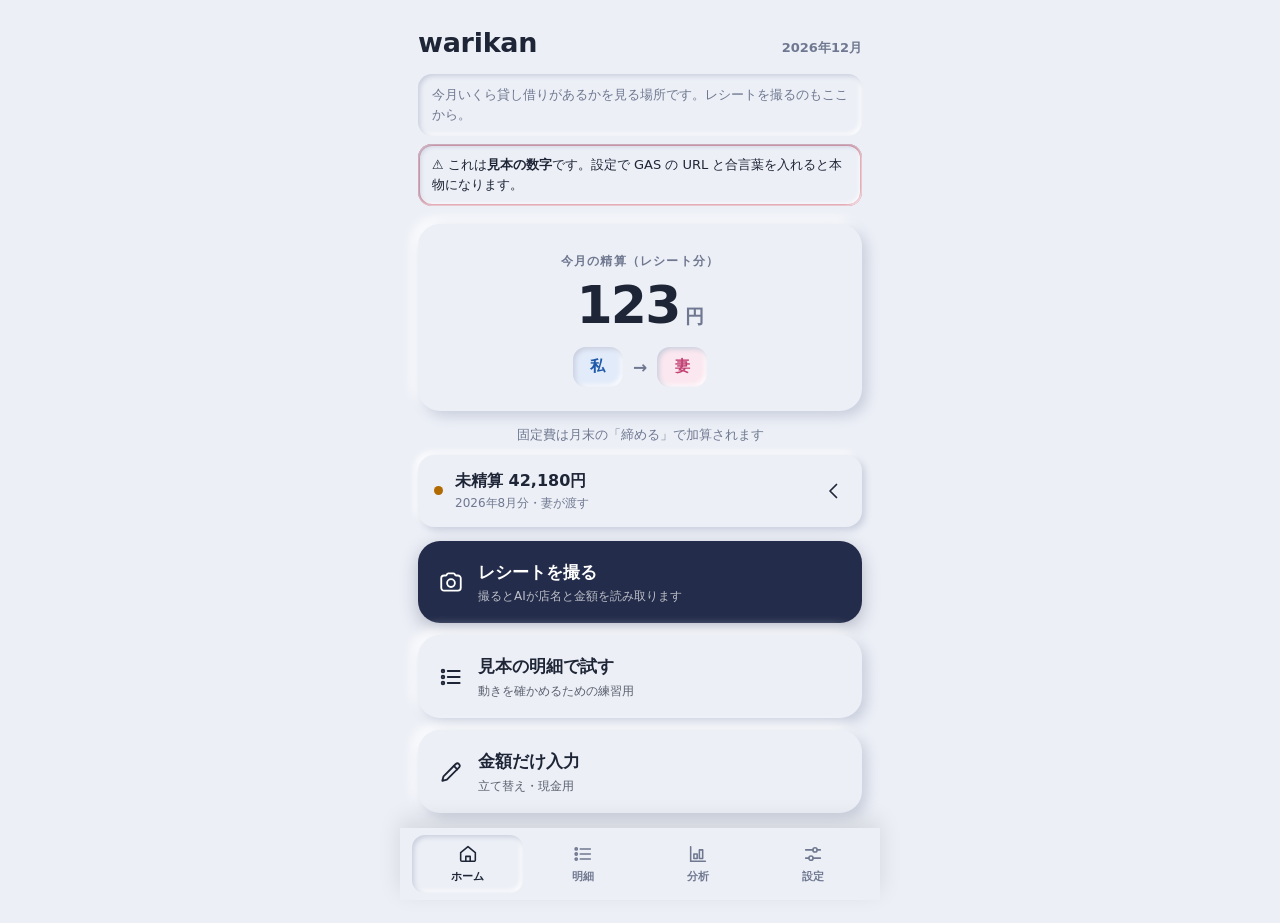
==== index.html @ e6f79f25 "perf: 履歴の読み込みを速くする（ひと通り触って通信5回→2回） 実測すると、明細タブを開くたびに毎回 GAS へ取りに行っていた。 GAS は1往復1〜3秒かかるため、これが待ち時間の正体だった" ====
<!DOCTYPE html>
<html lang="ja">
<head>
  <meta charset="UTF-8">
  <meta name="viewport" content="width=device-width, initial-scale=1, viewport-fit=cover">
  <meta name="color-scheme" content="light dark">
  <title>warikan</title>
  <meta name="apple-mobile-web-app-title" content="warikan">
  <!-- アイコン（外部ファイルを増やさないよう SVG を直接書く）-->
  <link rel="icon" href="data:image/svg+xml,%3Csvg xmlns='http://www.w3.org/2000/svg' viewBox='0 0 32 32'%3E%3Crect width='32' height='32' rx='8' fill='%23232c4a'/%3E%3Cpath d='M16 5v22M9 11h14M9 21h14' stroke='%23fff' stroke-width='2.6' stroke-linecap='round'/%3E%3C/svg%3E">
  <link rel="stylesheet" href="style.css">
</head>
<body>

<svg class="sprite" aria-hidden="true">
  <symbol id="i-camera" viewBox="0 0 24 24"><path d="M3 8.6A2.6 2.6 0 0 1 5.6 6h1.5a1 1 0 0 0 .82-.43l.93-1.34A1 1 0 0 1 9.67 4h4.66a1 1 0 0 1 .82.43l.93 1.34A1 1 0 0 0 16.9 6h1.5A2.6 2.6 0 0 1 21 8.6v8.8a2.6 2.6 0 0 1-2.6 2.6H5.6A2.6 2.6 0 0 1 3 17.4z"/><circle cx="12" cy="13" r="3.6"/></symbol>
  <symbol id="i-pen" viewBox="0 0 24 24"><path d="M16.4 4.6a2.2 2.2 0 0 1 3.1 3.1L8.2 19l-4.2 1.1L5.1 16z"/><path d="M14.6 6.4 17.8 9.6"/></symbol>
  <symbol id="i-home" viewBox="0 0 24 24"><path d="M4 10.4 12 4l8 6.4v8.2A1.4 1.4 0 0 1 18.6 20H5.4A1.4 1.4 0 0 1 4 18.6z"/><path d="M9.6 20v-5.4h4.8V20"/></symbol>
  <symbol id="i-list" viewBox="0 0 24 24"><path d="M9 6.5h11M9 12h11M9 17.5h11"/><circle cx="4.6" cy="6.5" r="1.2"/><circle cx="4.6" cy="12" r="1.2"/><circle cx="4.6" cy="17.5" r="1.2"/></symbol>
  <symbol id="i-chart" viewBox="0 0 24 24"><path d="M4 20V4"/><path d="M4 20h16"/><rect x="7.5" y="12" width="3.6" height="5"/><rect x="13.5" y="7.5" width="3.6" height="9.5"/></symbol>
  <symbol id="i-cog" viewBox="0 0 24 24"><path d="M4 7.5h8M16.5 7.5H20M4 16.5h3.5M12 16.5h8"/><circle cx="14.2" cy="7.5" r="2.3"/><circle cx="9.8" cy="16.5" r="2.3"/></symbol>
  <symbol id="i-back" viewBox="0 0 24 24"><path d="M14.5 5.5 8 12l6.5 6.5"/></symbol>
  <symbol id="i-plus" viewBox="0 0 24 24"><path d="M12 5.5v13M5.5 12h13"/></symbol>
  <symbol id="i-send" viewBox="0 0 24 24"><path d="M4.5 12 20 4.6l-3.1 15.2-4.6-4.2z"/><path d="M12.3 15.6 9 19v-4.4L20 4.6"/></symbol>
  <symbol id="i-lock" viewBox="0 0 24 24"><rect x="4" y="10.2" width="16" height="9.8" rx="2.3"/><path d="M8.2 10.2V7.6a3.8 3.8 0 0 1 7.6 0v2.6"/></symbol>
  <symbol id="i-check" viewBox="0 0 24 24"><path d="M5 12.5 10 17.5 19 7"/></symbol>
  <symbol id="i-swap" viewBox="0 0 24 24"><path d="M4.5 8.5h14l-4-4M19.5 15.5h-14l4 4"/></symbol>
</svg>

<!-- ① ホーム -->
<section id="v-home" class="view">
  <header class="apphead"><h1 class="logo">warikan</h1><span class="month" id="home-month"></span></header>
  <p class="purpose">今月いくら貸し借りがあるかを見る場所です。レシートを撮るのもここから。</p>
  <p class="purpose warn" id="home-demo" hidden>⚠️ これは<b>見本の数字</b>です。設定で GAS の URL と合言葉を入れると本物になります。</p>

  <div class="hero raised">
    <p class="hero-label">今月の精算（レシート分）</p>
    <p class="hero-amount"><span id="home-amount">0</span><span class="unit">円</span></p>
    <div class="hero-flow" id="home-flow"></div>
  </div>
  <p class="hint center">固定費は月末の「締める」で加算されます</p>

  <button class="notice" id="home-unpaid" data-go="settle" hidden>
    <span class="notice-dot"></span>
    <span class="grow">未精算 <b id="unpaid-amt"></b><small id="unpaid-sub"></small></span>
    <svg class="ico"><use href="#i-back"/></svg>
  </button>

  <label class="action primary">
    <svg class="ico"><use href="#i-camera"/></svg>
    <span class="action-txt">レシートを撮る<small>撮るとAIが店名と金額を読み取ります</small></span>
    <input type="file" id="camera" accept="image/*" capture="environment" hidden>
  </label>
  <button class="action" data-go="review" data-mode="items">
    <svg class="ico"><use href="#i-list"/></svg>
    <span class="action-txt">見本の明細で試す<small>動きを確かめるための練習用</small></span>
  </button>
  <button class="action" data-go="manual">
    <svg class="ico"><use href="#i-pen"/></svg>
    <span class="action-txt">金額だけ入力<small>立て替え・現金用</small></span>
  </button>
</section>

<!-- ② 確認・仕訳 -->
<section id="v-review" class="view" hidden>
  <header class="subhead"><button class="iconbtn" data-go="home"><svg class="ico"><use href="#i-back"/></svg></button><h2>確認・仕訳</h2></header>
  <p class="purpose"><b>AI の読み取りを確かめて直す</b>場所です。品目ごとに 共通 → 私 → 妻 をタップで選べます。</p>

  <div class="notice" id="noitems-banner" hidden>
    <span class="notice-dot"></span>
    <span class="grow" id="noitems-txt"></span>
  </div>

  <img class="photo" id="r-photo" alt="レシートの写真">

  <div class="card">
    <div class="field-grid">
      <label class="field"><span>日付</span><input type="date" id="r-date"></label>
      <label class="field"><span>店名</span><input type="text" id="r-store"></label>
      <label class="field"><span>合計</span><input type="number" id="r-total" inputmode="numeric" placeholder="0"></label>
      <label class="field"><span>誰が払った？</span><button class="pill" id="r-payer" type="button">私</button></label>
    </div>
  </div>

  <div class="card">
    <div class="track"><span class="seg common" id="sg-common"></span><span class="seg me" id="sg-me"></span><span class="seg wife" id="sg-wife"></span></div>
    <ul class="legend">
      <li><i class="dot common"></i>共通 <b id="sm-common">0円</b></li>
      <li><i class="dot me"></i>私 <b id="sm-me">0円</b></li>
      <li><i class="dot wife"></i>妻 <b id="sm-wife">0円</b></li>
    </ul>
  </div>

  <div class="bulk" id="bulk">
    <span class="bulk-label">まとめて</span>
    <button type="button" data-bulk="common">全部 共通</button>
    <button type="button" data-bulk="me">全部 私</button>
    <button type="button" data-bulk="wife">全部 妻</button>
  </div>

    <p class="sec-label">誰の分？</p>
  <p class="hint" style="margin-top:0">色の大きなボタンをタップすると 共通 → 私 → 妻 と変わります。左の小さなバッジは費目です</p>
  <ul id="r-rows" class="rows"></ul>
  <button class="ghost" id="add-row"><svg class="ico"><use href="#i-plus"/></svg><span id="add-row-txt">行を追加</span></button>

  <div class="actionbar"><button class="submit" id="r-send"><svg class="ico"><use href="#i-send"/></svg>送る</button></div>
</section>

<!-- ②' 金額だけ入力 -->
<section id="v-manual" class="view" hidden>
  <header class="subhead"><button class="iconbtn" data-go="home"><svg class="ico"><use href="#i-back"/></svg></button><h2>金額だけ入力</h2></header>
  <p class="purpose">レシートがない立て替えや現金払いを、1 行だけで記録する場所です。</p>
  <div class="card">
    <label class="field"><span>金額</span><input type="number" id="m-amount" inputmode="numeric" placeholder="0"></label>
    <label class="field"><span>メモ</span><input type="text" id="m-memo" placeholder="例：ランチ立て替え"></label>
    <label class="field"><span>日付</span><input type="date" id="m-date"></label>
    <div class="field-grid">
      <label class="field"><span>費目</span><select id="m-cat"></select></label>
      <label class="field"><span>誰が払った？</span><button class="pill" id="m-payer" type="button">私</button></label>
    </div>
    <p class="sec-label" style="margin-top:6px">誰の分？</p>
    <div class="row common" id="m-row" style="margin:0">
      <div class="r-bot"><button class="share" id="m-share" type="button">共通<svg class="ico swap"><use href="#i-swap"/></svg></button></div>
    </div>
  </div>
  <div class="actionbar"><button class="submit" id="m-send"><svg class="ico"><use href="#i-send"/></svg>送る</button></div>
</section>

<!-- ③ 明細（レシート単位） -->
<section id="v-list" class="view" hidden>
  <header class="apphead"><h1 class="logo">明細</h1></header>
  <p class="purpose">登録したレシートを月ごとに見る場所です。カードを押すと<b>写真と中身</b>が開きます。</p>
  <div class="notice" id="demo-banner" hidden>
    <span class="notice-dot"></span>
    <span class="grow">デモのデータです<small>設定で GAS の URL と合言葉を入れると本物になります</small></span>
  </div>
  <div class="monthnav">
    <button type="button" id="prev-m"><svg class="ico"><use href="#i-back"/></svg></button>
    <span id="list-month"></span>
    <button type="button" id="next-m"><svg class="ico flip"><use href="#i-back"/></svg></button>
  </div>
  <p class="sync" id="list-sync" hidden>最新を確認しています…</p>
  <div class="card">
    <div class="track"><span class="seg common" id="lg-common"></span><span class="seg me" id="lg-me"></span><span class="seg wife" id="lg-wife"></span></div>
    <ul class="legend">
      <li><i class="dot common"></i>共通 <b id="lm-common">0円</b></li>
      <li><i class="dot me"></i>私 <b id="lm-me">0円</b></li>
      <li><i class="dot wife"></i>妻 <b id="lm-wife">0円</b></li>
    </ul>
  </div>
  <p class="hint">レシートをタップすると写真と品目が開きます</p>
  <div id="list-cards"></div>
  <button class="action" data-go="close">
    <svg class="ico"><use href="#i-lock"/></svg>
    <span class="action-txt">この月を締める<small>固定費を足して精算額を確定</small></span>
  </button>
</section>

<!-- ④ レシート詳細 -->
<section id="v-detail" class="view" hidden>
  <header class="subhead"><button class="iconbtn" data-go="list"><svg class="ico"><use href="#i-back"/></svg></button><h2 id="d-title">レシート</h2></header>
  <p class="purpose">このレシートの写真と品目です。<b>二人とも同じもの</b>が見られます。</p>
  <div id="d-photo"></div>
  <div class="card">
    <table class="calc"><tbody id="d-head"></tbody></table>
  </div>
  <p class="sec-label">誰の分？</p>
  <p class="hint" style="margin-top:0">大きなボタンで支払対象、小さなバッジで費目を直せます</p>
  <ul id="d-rows" class="rows"></ul>
  <button class="danger" disabled title="段階4で作ります">このレシートを削除（段階4で作ります）</button>
</section>

<!-- ⑤ 月末締め -->
<section id="v-close" class="view" hidden>
  <header class="subhead"><button class="iconbtn" data-go="list"><svg class="ico"><use href="#i-back"/></svg></button><h2>月末締め</h2></header>
  <p class="purpose">その月の固定費を入れて、<b>精算額を確定する</b>場所です。締めた月はもう変わりません。</p>

  <div class="card">
    <p class="field-title">この月の固定費を入れる</p>
    <p class="hint" id="c-range" style="margin-top:0"></p>
    <p class="hint" style="margin-top:0">毎月変わるものは空欄です。埋めないと締められません。<b>誰の分か</b>もここで変えられます</p>
    <div id="fx-list" class="rows"></div>
    <button class="ghost" id="fx-add"><svg class="ico"><use href="#i-plus"/></svg>今月だけの項目を足す</button>
  </div>

  <div class="hero raised">
    <p class="hero-label" id="c-month"></p>
    <p class="hero-amount"><span id="c-amount">0</span><span class="unit">円</span></p>
    <div class="hero-flow" id="c-flow"></div>
  </div>

  <div class="card">
    <p class="field-title">何を合計したか</p>
    <table class="calc"><tbody id="c-parts"></tbody></table>
  </div>
  <div class="card">
    <p class="field-title">計算の内訳</p>
    <table class="calc" id="c-table"></table>
    <p class="hint" id="c-note"></p>
  </div>

  <div class="actionbar"><button class="submit" id="c-do"><svg class="ico"><use href="#i-lock"/></svg>この月を締める</button></div>
</section>

<!-- ⑥ 分析 -->
<section id="v-stats" class="view" hidden>
  <header class="apphead"><h1 class="logo">分析</h1><span class="month" id="stats-month"></span></header>
  <p class="purpose">何にいくら使ったかを見る場所です。先月とも比べられます。</p>

  <div class="card">
    <p class="field-title">費目別の支出（今月）</p>
    <div class="chart" id="cat-chart"></div>
  </div>

  <div class="card">
    <p class="field-title">誰のものか</p>
    <div class="track"><span class="seg common" id="tg-common"></span><span class="seg me" id="tg-me"></span><span class="seg wife" id="tg-wife"></span></div>
    <ul class="legend">
      <li><i class="dot common"></i>共通 <b id="tm-common">0円</b></li>
      <li><i class="dot me"></i>私 <b id="tm-me">0円</b></li>
      <li><i class="dot wife"></i>妻 <b id="tm-wife">0円</b></li>
    </ul>
  </div>

  <div class="card">
    <p class="field-title">先月との比較</p>
    <div id="compare"></div>
  </div>
</section>

<!-- ⑦ 精算の記録 -->
<section id="v-settle" class="view" hidden>
  <header class="subhead"><button class="iconbtn" data-go="home"><svg class="ico"><use href="#i-back"/></svg></button><h2>精算の記録</h2></header>
  <p class="purpose">実際にお金を<b>渡した／受け取った</b>ことを記録する場所です。</p>

  <div class="hero raised">
    <p class="hero-label">未精算</p>
    <p class="hero-amount"><span id="s-amount">0</span><span class="unit">円</span></p>
    <div class="hero-flow" id="s-flow"></div>
  </div>

  <div class="card">
    <p class="field-title">渡した／受け取ったを記録する</p>
    <p class="hint" style="margin-top:0"><b id="s-month"></b>の精算です。記録する日付は今日でかまいません</p>
    <div class="field-grid">
      <label class="field"><span>日付</span><input type="date" id="s-date"></label>
      <label class="field"><span>金額</span><input type="number" id="s-amt" inputmode="numeric"></label>
      <label class="field"><span>向き</span><button class="pill" id="s-dir" type="button">妻 → 私</button></label>
      <label class="field"><span>方法</span><select id="s-method"><option>振込</option><option>現金</option><option>PayPay</option><option>その他</option></select></label>
    </div>
    <label class="field"><span>メモ</span><input type="text" id="s-memo" placeholder="例：9月分"></label>
    <button class="submit" id="s-save" style="min-height:52px;font-size:17px"><svg class="ico"><use href="#i-check"/></svg>記録する</button>
  </div>

  <div class="card">
    <p class="field-title">これまでの精算</p>
    <div id="s-hist"></div>
  </div>
</section>

<!-- ⑧ 設定 -->
<section id="v-settings" class="view" hidden>
  <header class="apphead"><h1 class="logo">設定</h1></header>
  <p class="purpose">GAS の URL と合言葉、自分が夫か妻かを決める場所です。<b>最初に 1 回だけ</b>やれば十分です。</p>

  <div class="card">
    <p class="field-title">このスマホの持ち主</p>
    <div class="segmented">
      <label><input type="radio" name="owner" value="me" checked><span>私</span></label>
      <label><input type="radio" name="owner" value="wife"><span>妻</span></label>
    </div>
  </div>

  <div class="card">
    <p class="field-title">つなぎ先</p>
    <label class="field"><span>GAS の Web App URL</span><input type="text" id="cfg-url" inputmode="url" placeholder="https://script.google.com/macros/s/…/exec"></label>
    <p class="hint" style="margin-top:-6px">⚠️ スプレッドシートの URL ではありません。Apps Script の「デプロイ」で出る、<b>末尾が /exec</b> の URL です</p>
    <label class="field"><span>合言葉</span><input type="text" id="cfg-secret" placeholder="2人で決めた合言葉"></label>
    <button class="submit" id="cfg-test" style="min-height:52px;font-size:17px"><svg class="ico"><use href="#i-check"/></svg>保存してつながるか試す</button>
    <p class="hint" id="cfg-state"></p>
    <p class="hint">この2つはこの端末の中だけに保存されます。リポジトリには入りません</p>
  </div>

  <div class="card">
    <p class="field-title">固定費テンプレート</p>
    <p class="hint" style="margin-top:0">1回登録すれば毎月の締めで呼び出されます。誰が払うか・誰の分かはここで決めます</p>
    <div id="tpl-list" class="rows"></div>
    <button class="ghost" id="tpl-add"><svg class="ico"><use href="#i-plus"/></svg>固定費を追加</button>
  </div>

  <div class="card">
    <p class="field-title">レシート写真</p>
    <label class="field"><span>保存期間</span><select id="keep"><option>2か月（62日）</option><option>6か月</option><option>1年</option><option>ずっと残す</option></select></label>
    <p class="hint">Google ドライブに保存します。期間を過ぎた写真は自動で消えます。文字のデータは残ります</p>
  </div>

  <button class="danger">端末内のデータを全部消す</button>
</section>

<nav class="tabbar" id="tabbar">
  <button data-go="home" data-tab="home"><svg class="ico"><use href="#i-home"/></svg><span>ホーム</span></button>
  <button data-go="list" data-tab="list"><svg class="ico"><use href="#i-list"/></svg><span>明細</span></button>
  <button data-go="stats" data-tab="stats"><svg class="ico"><use href="#i-chart"/></svg><span>分析</span></button>
  <button data-go="settings" data-tab="settings"><svg class="ico"><use href="#i-cog"/></svg><span>設定</span></button>
</nav>

<div id="toast" hidden></div>
<script src="api.js"></script>
<script src="app.js"></script>
</body>
</html>
---- style.css ----
/* warikan v2 / やわらかい凹凸 + 支払対象を主役にした配色 */

:root {
  --bg: #eceff6;
  --sd: #c7cddc;
  --sl: #ffffff;
  --text: #1e2536;
  --muted: #6f7890;
  --line: rgba(30,37,54,.11);

  /* 主要な操作の色。グラデーションはやめて濃い藍1色 */
  --accent: #232c4a;
  --accent-ink: #ffffff;
  --danger: #c8384f;
  --warn: #b06a00;
  --ok: #13805a;

  /* 支払対象の色。dataviz の検証を通した組み合わせ（積み上げ順 共通→私→妻） */
  --common: #1baf7a;
  --me: #2a78d6;
  --wife: #e87ba4;
  /* 行の下地（薄い） */
  --tint-common: #e3f4ed;
  --tint-me: #e2ebfa;
  --tint-wife: #fbe7ef;
  /* 大きなボタンの塗り。白文字が読める濃さにしてある */
  --fill-common: #13805a;
  --fill-me: #1f5aa8;
  --fill-wife: #c14172;
  --fill-ink: #ffffff;
  /* 費目グラフは1系列なので単色 */
  --chart-1: #eb6834;

  --r-lg: 22px; --r-md: 16px; --r-sm: 13px;
  --sh-up: 5px 5px 13px var(--sd), -5px -5px 13px var(--sl);
  --sh-up-sm: 3px 3px 7px var(--sd), -3px -3px 7px var(--sl);
  --sh-in: inset 4px 4px 9px var(--sd), inset -4px -4px 9px var(--sl);
  --sh-in-sm: inset 2px 2px 5px var(--sd), inset -2px -2px 5px var(--sl);
}

@media (prefers-color-scheme: dark) {
  :root:not([data-theme="light"]) {
    --bg: #21242c; --sd: #191b21; --sl: #292d37;
    --text: #e8ebf3; --muted: #99a1b5; --line: rgba(232,235,243,.13);
    --accent: #e4e8f4; --accent-ink: #1a1d25;
    --danger: #ff8095; --warn: #e6a33f; --ok: #48d39a;
    --common: #199e70; --me: #3987e5; --wife: #d55181;
    --tint-common: #1c2a26; --tint-me: #1c2531; --tint-wife: #2c1f27;
    --fill-common: #199e70; --fill-me: #3987e5; --fill-wife: #d55181;
    --fill-ink: #14171f;
    --chart-1: #d95926;
  }
}
:root[data-theme="dark"] {
  --bg: #21242c; --sd: #191b21; --sl: #292d37;
  --text: #e8ebf3; --muted: #99a1b5; --line: rgba(232,235,243,.13);
  --accent: #e4e8f4; --accent-ink: #1a1d25;
  --danger: #ff8095; --warn: #e6a33f; --ok: #48d39a;
  --common: #199e70; --me: #3987e5; --wife: #d55181;
  --tint-common: #1c2a26; --tint-me: #1c2531; --tint-wife: #2c1f27;
  --fill-common: #199e70; --fill-me: #3987e5; --fill-wife: #d55181;
  --fill-ink: #14171f;
  --chart-1: #d95926;
}

* { box-sizing: border-box; -webkit-tap-highlight-color: transparent; }

body {
  /* --tabh は下タブの高さ。送るボタンと本文の下余白がこれを基準に避ける */
  --tabh: 72px;
  margin: 0 auto; padding: 22px 18px calc(var(--tabh) + 26px + env(safe-area-inset-bottom));
  max-width: 480px; background: var(--bg); color: var(--text);
  font-family: -apple-system, BlinkMacSystemFont, "Hiragino Sans", "Noto Sans JP", system-ui, sans-serif;
  font-size: 16px; line-height: 1.55; font-variant-numeric: tabular-nums;
  -webkit-font-smoothing: antialiased;
}

.sprite { display: none; }
.ico { width: 24px; height: 24px; flex: none; fill: none; stroke: currentColor; stroke-width: 1.7; stroke-linecap: round; stroke-linejoin: round; }
.ico.flip { transform: rotate(180deg); }

/* 見出し */
.apphead { display: flex; align-items: baseline; justify-content: space-between; margin-bottom: 20px; }
.logo { margin: 0; font-size: 27px; font-weight: 800; letter-spacing: -.01em; }
.month { color: var(--muted); font-size: 13px; font-weight: 700; }
.subhead { display: flex; align-items: center; gap: 12px; margin-bottom: 18px; }

/* 各画面の「ここで何をするか」の一行説明 */
.purpose { margin: -10px 0 18px; padding: 11px 14px; border-radius: 14px;
  background: var(--bg); box-shadow: var(--sh-in-sm);
  color: var(--muted); font-size: 13px; line-height: 1.55; }
.purpose b { color: var(--text); }
.purpose.warn { box-shadow: var(--sh-in-sm), inset 0 0 0 2px var(--danger); color: var(--text); }
.subhead h2 { margin: 0; font-size: 19px; font-weight: 800; letter-spacing: -.01em; }

.card { background: var(--bg); box-shadow: var(--sh-up); border-radius: var(--r-lg); padding: 16px; margin-bottom: 14px; }
.raised { background: var(--bg); box-shadow: var(--sh-up); border-radius: var(--r-lg); }
.hint { color: var(--muted); font-size: 13px; margin: 10px 2px; }
.hint.center { text-align: center; }
.field-title { margin: 0 0 4px; font-size: 13px; font-weight: 800; color: var(--muted); letter-spacing: .04em; }
.sec-label { font-size: 13px; font-weight: 800; color: var(--muted); letter-spacing: .04em; margin: 18px 2px 8px; }

button, .action { font: inherit; color: var(--text); cursor: pointer; border: 0; background: var(--bg); text-align: left; }
button:active, .action:active { transform: scale(.985); }
button, .action, .pill, input, select { transition: box-shadow .16s ease, transform .1s ease, background .16s ease; }
button:focus { outline: none; }
button:focus-visible, input:focus-visible, select:focus-visible { outline: 2px solid var(--me); outline-offset: 2px; }

.iconbtn { width: 46px; height: 46px; display: grid; place-items: center; border-radius: var(--r-sm); box-shadow: var(--sh-up-sm); }
.iconbtn:active { box-shadow: var(--sh-in-sm); }

/* ホームの精算カード */
.hero { padding: 28px 20px 24px; text-align: center; margin-bottom: 14px; }
.hero-label { margin: 0; font-size: 12px; font-weight: 800; color: var(--muted); letter-spacing: .1em; }
.hero-amount { margin: 8px 0 16px; font-size: 52px; font-weight: 800; line-height: 1; letter-spacing: -.035em; }
.hero-amount .unit { font-size: 19px; font-weight: 700; margin-left: 5px; color: var(--muted); letter-spacing: 0; }
.hero-flow { display: flex; align-items: center; justify-content: center; gap: 10px; min-height: 40px; }
.who { min-width: 50px; padding: 8px 15px; border-radius: var(--r-sm); font-weight: 800; font-size: 15px; box-shadow: var(--sh-in-sm); }
.who.me { color: var(--fill-me); background: var(--tint-me); }
.who.wife { color: var(--fill-wife); background: var(--tint-wife); }
.arrow { color: var(--muted); font-size: 17px; font-weight: 800; }
.flow-none { color: var(--muted); font-size: 15px; font-weight: 700; }

/* 通知バナー */
.notice { display: flex; align-items: center; gap: 12px; width: 100%; padding: 14px 16px; margin-bottom: 14px; border-radius: var(--r-md); box-shadow: var(--sh-up-sm); font-weight: 700; }
.notice small { display: block; font-weight: 500; font-size: 12px; color: var(--muted); }
.notice .grow { flex: 1; }
.notice-dot { width: 9px; height: 9px; border-radius: 50%; background: var(--warn); flex: none; }
.notice.done { color: var(--ok); }

/* 大きな操作ボタン */
.action { display: flex; align-items: center; gap: 14px; width: 100%; padding: 18px 20px; margin-bottom: 12px; border-radius: var(--r-lg); box-shadow: var(--sh-up); font-size: 17px; font-weight: 800; }
.action:active { box-shadow: var(--sh-in); }
.action .ico { width: 26px; height: 26px; }
.action-txt small { display: block; font-size: 12px; font-weight: 500; opacity: .7; margin-top: 2px; letter-spacing: 0; }
.action.primary { background: var(--accent); color: var(--accent-ink); box-shadow: 0 6px 18px rgba(35,44,74,.28); }
.action.primary:active { box-shadow: inset 3px 3px 9px rgba(0,0,0,.3); }

/* 入力 */
.field-grid { display: grid; grid-template-columns: 1fr 1fr; gap: 12px; }
.field { display: block; margin: 0 0 12px; }
.field > span { display: block; font-size: 12px; font-weight: 800; color: var(--muted); margin-bottom: 6px; letter-spacing: .02em; }
input[type="text"], input[type="number"], input[type="date"], select {
  width: 100%; min-height: 46px; padding: 10px 14px; font: inherit; color: var(--text);
  background: var(--bg); border: 0; border-radius: var(--r-sm); box-shadow: var(--sh-in-sm);
}
input:focus, select:focus { outline: none; box-shadow: var(--sh-in-sm), 0 0 0 2px var(--me); }
input::placeholder { color: var(--muted); opacity: .65; }
.pill { width: 100%; min-height: 46px; border-radius: var(--r-sm); font-weight: 800; text-align: center; box-shadow: var(--sh-up-sm); }
.pill:active { box-shadow: var(--sh-in-sm); }

/* 月の切替 */
.monthnav { display: flex; align-items: center; justify-content: space-between; gap: 10px; margin-bottom: 14px; }
.monthnav span { font-size: 17px; font-weight: 800; }
.monthnav button { width: 46px; height: 46px; display: grid; place-items: center; border-radius: var(--r-sm); box-shadow: var(--sh-up-sm); }
.monthnav button:active { box-shadow: var(--sh-in-sm); }
.monthnav button:disabled { opacity: .3; box-shadow: none; }

/* 裏で最新を取りに行っているときの小さな印（画面は止めない） */
.sync { margin: -6px 2px 10px; font-size: 12px; color: var(--muted); }
.sync::before { content: ''; display: inline-block; width: 7px; height: 7px; margin-right: 7px;
  border-radius: 50%; background: var(--warn); animation: syncPulse 1.1s ease-in-out infinite; }
@keyframes syncPulse { 50% { opacity: .25; } }

/* レシートカード */
.rcard { display: grid; grid-template-columns: 54px 1fr; gap: 12px; width: 100%; padding: 12px; margin-bottom: 12px; border-radius: 18px; box-shadow: var(--sh-up-sm); }
.rcard .thumb { width: 54px; height: 54px; border-radius: 12px; object-fit: cover; box-shadow: var(--sh-in-sm); }
.rcard .nophoto { width: 54px; height: 54px; border-radius: 12px; display: grid; place-items: center; color: var(--muted); box-shadow: var(--sh-in-sm); font-size: 11px; text-align: center; line-height: 1.2; }
.rcard .top { display: flex; align-items: baseline; justify-content: space-between; gap: 8px; }
.rcard .store { font-weight: 800; font-size: 15px; overflow: hidden; text-overflow: ellipsis; white-space: nowrap; }
.rcard .total { font-weight: 800; font-size: 16px; flex: none; }
.rcard .meta { font-size: 12px; color: var(--muted); margin: 2px 0 8px; }

/* 支払対象の帯（積み上げ順 共通→私→妻） */
.track { display: flex; height: 10px; border-radius: 99px; overflow: hidden; background: var(--bg); box-shadow: var(--sh-in-sm); }
.seg { min-width: 0; }
.seg.common { background: var(--common); }
.seg.me { background: var(--me); }
.seg.wife { background: var(--wife); }
.seg + .seg { border-left: 2px solid var(--bg); }
.legend { display: flex; flex-wrap: wrap; gap: 4px 14px; list-style: none; padding: 0; margin: 10px 0 0; font-size: 12px; color: var(--muted); }
.legend li { display: flex; align-items: center; gap: 5px; }
.legend b { color: var(--text); font-size: 12px; font-weight: 800; }
.dot { width: 9px; height: 9px; border-radius: 50%; flex: none; }
.dot.common { background: var(--common); }
.dot.me { background: var(--me); }
.dot.wife { background: var(--wife); }

/* 一括切替 */
.bulk { display: flex; align-items: center; gap: 8px; }
.bulk-label { font-size: 12px; font-weight: 800; color: var(--muted); flex: none; }
.bulk button { flex: 1; min-height: 44px; border-radius: var(--r-sm); font-size: 13px; font-weight: 800; text-align: center; box-shadow: var(--sh-up-sm); }
.bulk button:active { box-shadow: var(--sh-in-sm); }
.bulk button[data-bulk="common"] { color: var(--fill-common); }
.bulk button[data-bulk="me"] { color: var(--fill-me); }
.bulk button[data-bulk="wife"] { color: var(--fill-wife); }

/* ===== 明細の行。支払対象のボタンを主役にする ===== */
.rows { list-style: none; padding: 0; margin: 0; }
.row {
  padding: 12px; margin-bottom: 12px; border-radius: 18px;
  background: var(--tint-common); box-shadow: var(--sh-up-sm);
  border-left: 6px solid var(--common);
}
.row.me { background: var(--tint-me); border-left-color: var(--me); }
.row.wife { background: var(--tint-wife); border-left-color: var(--wife); }
.row.adjust { opacity: .68; }

.r-top { display: flex; align-items: center; gap: 8px; margin-bottom: 10px; }
.r-top .name { flex: 1; min-width: 0; min-height: 40px; padding: 6px 10px; border-radius: 11px; background: transparent; box-shadow: none; font-size: 15px; font-weight: 600; }
.r-top .name:focus { background: var(--bg); box-shadow: var(--sh-in-sm); }
.r-top .static { flex: 1; min-width: 0; font-size: 15px; font-weight: 700; }
.r-amt { display: flex; align-items: center; gap: 4px; flex: none; }
.r-amt input { width: 104px; min-height: 40px; padding: 6px 8px; border-radius: 11px; background: transparent; box-shadow: none; text-align: right; font-size: 16px; font-weight: 800; }
.r-amt input:focus { background: var(--bg); box-shadow: var(--sh-in-sm); }
.r-amt .cur, .r-amt .fixed { font-size: 13px; font-weight: 700; color: var(--muted); }
.r-amt .fixed { font-size: 16px; color: var(--text); font-weight: 800; }

.r-bot { display: flex; align-items: center; gap: 8px; }

/* 費目（種別）は控えめな小バッジ */
.cat {
  flex: none; width: 66px; min-height: 40px; padding: 0 6px; border-radius: 11px;
  font-size: 12px; font-weight: 700; text-align: center; color: var(--muted);
  background: var(--bg); box-shadow: var(--sh-up-sm);
  overflow: hidden; text-overflow: ellipsis; white-space: nowrap;
}
.cat:active { box-shadow: var(--sh-in-sm); }

/* 支払対象＝一番大きく、色で塗る */
.share {
  flex: 1; min-height: 54px; border-radius: 14px;
  display: flex; align-items: center; justify-content: center; gap: 8px;
  font-size: 18px; font-weight: 800; letter-spacing: .02em;
  background: var(--fill-common); color: var(--fill-ink);
  box-shadow: 0 3px 10px rgba(0,0,0,.14);
}
.row.me .share { background: var(--fill-me); }
.row.wife .share { background: var(--fill-wife); }
.share:active { box-shadow: inset 3px 3px 8px rgba(0,0,0,.3); }
.share:disabled { background: var(--bg); color: var(--muted); box-shadow: var(--sh-in-sm); }
.share .swap { width: 17px; height: 17px; opacity: .8; }
.share .rule { font-size: 13px; }

.del { width: 44px; height: 44px; flex: none; border-radius: 50%; display: grid; place-items: center; font-size: 19px; color: var(--muted); background: transparent; }
.del:active { box-shadow: var(--sh-in-sm); }

.ghost { display: flex; align-items: center; justify-content: center; gap: 8px; width: 100%; min-height: 48px; border-radius: var(--r-sm); color: var(--muted); font-weight: 800; font-size: 14px; box-shadow: var(--sh-in-sm); margin-top: 4px; }
.ghost:active { box-shadow: var(--sh-up-sm); }

/* 送信バー */
.actionbar { position: sticky; bottom: calc(var(--tabh) + env(safe-area-inset-bottom)); z-index: 11; margin: 18px -18px 0; padding: 14px 18px calc(14px + env(safe-area-inset-bottom)); background: linear-gradient(to top, var(--bg) 62%, transparent); }
.submit { display: flex; align-items: center; justify-content: center; gap: 10px; width: 100%; min-height: 60px; border-radius: 18px; font-size: 19px; font-weight: 800; background: var(--accent); color: var(--accent-ink); box-shadow: 0 6px 20px rgba(35,44,74,.3); }
.submit:disabled { background: var(--bg); color: var(--muted); box-shadow: var(--sh-in-sm); }
.submit:active:not(:disabled) { box-shadow: inset 3px 3px 9px rgba(0,0,0,.32); }

/* レシート詳細 */
.photo { width: 100%; border-radius: var(--r-lg); box-shadow: var(--sh-up-sm); margin-bottom: 14px; }
.photo-none { padding: 26px 16px; text-align: center; color: var(--muted); font-size: 13px; border-radius: var(--r-lg); box-shadow: var(--sh-in-sm); margin-bottom: 14px; }

/* 計算表 */
.calc { width: 100%; border-collapse: collapse; font-size: 14px; }
.calc th, .calc td { padding: 10px 2px; text-align: right; border-bottom: 1px solid var(--line); }
.calc th { font-size: 12px; color: var(--muted); font-weight: 800; }
.calc th:first-child, .calc td:first-child { text-align: left; color: var(--muted); font-weight: 700; }
.calc tr:last-child th, .calc tr:last-child td { border-bottom: 0; }
.calc .total td { font-weight: 800; color: var(--text); }
.calc .pay { color: var(--danger); font-weight: 800; }
.calc .get { color: var(--fill-me); font-weight: 800; }

/* グラフ */
.bar-row { display: grid; grid-template-columns: 74px 1fr auto; gap: 10px; align-items: center; margin-bottom: 11px; font-size: 13px; }
.bar-row .cat-name { color: var(--muted); font-weight: 700; overflow: hidden; text-overflow: ellipsis; white-space: nowrap; }
.bar-track { display: block; height: 18px; }
.bar-fill { display: block; height: 18px; background: var(--chart-1); border-radius: 0 4px 4px 0; min-width: 3px; }
.bar-row .val { font-weight: 800; }
.compare { display: flex; align-items: baseline; justify-content: space-between; gap: 8px; padding: 11px 0; border-bottom: 1px solid var(--line); font-size: 14px; }
.compare:last-child { border-bottom: 0; }
.compare .k { color: var(--muted); font-weight: 700; }
.compare .v { font-weight: 800; font-size: 17px; }
.delta { font-size: 14px; font-weight: 800; }
.delta.up { color: var(--danger); }
.delta.down { color: var(--ok); }

/* 固定費の行（月末締め・設定 共通） */
.fx { padding: 12px; margin-bottom: 12px; border-radius: 18px; background: var(--tint-common); box-shadow: var(--sh-up-sm); border-left: 6px solid var(--common); }
.fx.me { background: var(--tint-me); border-left-color: var(--me); }
.fx.wife { background: var(--tint-wife); border-left-color: var(--wife); }
.fx .share { background: var(--fill-common); }
.fx.me .share { background: var(--fill-me); }
.fx.wife .share { background: var(--fill-wife); }
.fx .payer { flex: none; width: 92px; min-height: 54px; border-radius: 14px; font-size: 14px; font-weight: 800; text-align: center; display: flex; align-items: center; justify-content: center; gap: 5px; background: var(--bg); box-shadow: var(--sh-up-sm); }
.fx .payer:active { box-shadow: var(--sh-in-sm); }
.fx.need .r-amt input { box-shadow: var(--sh-in-sm), 0 0 0 2px var(--danger); }
.fx .need-txt { color: var(--danger); font-weight: 800; font-size: 12px; }
.fx .kind { font-size: 11px; font-weight: 800; padding: 3px 8px; border-radius: 99px; box-shadow: var(--sh-in-sm); color: var(--muted); flex: none; }

/* 精算の記録 */
.hist { display: grid; grid-template-columns: 1fr auto 44px; gap: 8px; align-items: center; padding: 13px 0; border-bottom: 1px solid var(--line); }
.hist:last-child { border-bottom: 0; }
.hist .k { font-weight: 700; font-size: 14px; }
.hist .sub { font-size: 12px; color: var(--muted); }
.hist .v { font-weight: 800; }

/* 設定 */
.segmented { display: grid; grid-template-columns: 1fr 1fr; gap: 10px; }
.segmented label { position: relative; }
.segmented input { position: absolute; opacity: 0; pointer-events: none; }
.segmented span { display: grid; place-items: center; min-height: 52px; border-radius: var(--r-sm); font-weight: 800; box-shadow: var(--sh-up-sm); }
.segmented input:checked + span { box-shadow: var(--sh-in-sm); color: var(--accent); }
.danger { width: 100%; min-height: 50px; border-radius: var(--r-sm); color: var(--danger); font-weight: 800; text-align: center; box-shadow: var(--sh-up-sm); margin-top: 8px; }

/* タブバー */
/* 高さは --tabh で決める。送るボタンがこの値を基準に避けるので、ここだけで変えること */
.tabbar { position: fixed; left: 50%; transform: translateX(-50%); bottom: 0; z-index: 10; width: 100%; max-width: 480px; height: calc(var(--tabh) + env(safe-area-inset-bottom)); display: grid; grid-template-columns: repeat(4, 1fr); align-items: center; gap: 4px; padding: 0 12px env(safe-area-inset-bottom); background: var(--bg); box-shadow: 0 -8px 22px rgba(0,0,0,.10); }
.tabbar button { display: flex; flex-direction: column; justify-content: center; align-items: center; gap: 3px; height: 58px; padding: 0; border-radius: var(--r-sm); font-size: 11px; font-weight: 800; color: var(--muted); }
.tabbar button.is-active { color: var(--text); box-shadow: var(--sh-in-sm); }
.tabbar .ico { width: 22px; height: 22px; }

#toast { position: fixed; left: 50%; transform: translateX(-50%); bottom: calc(var(--tabh) + 32px + env(safe-area-inset-bottom)); z-index: 20; width: min(440px, calc(100% - 36px)); padding: 15px 18px; border-radius: var(--r-md); background: var(--accent); color: var(--accent-ink); font-size: 16px; font-weight: 800; text-align: center; box-shadow: 0 10px 26px rgba(0,0,0,.25); }

.view { animation: viewIn .24s ease both; }
@keyframes viewIn { from { opacity: 0; transform: translateY(8px); } }
[hidden] { display: none !important; }
@media (prefers-reduced-motion: reduce) { *, .view { animation: none !important; transition: none !important; } }

/* 固定費：ボタンの上に小さな見出しを置く（何を選んでいるか一目で分かるように） */
.pick { display: flex; flex-direction: column; gap: 4px; min-width: 0; }
.pick-label { font-size: 10px; font-weight: 800; color: var(--muted); letter-spacing: .03em; padding-left: 2px; white-space: nowrap; }
.payer-col { flex: none; width: 78px; }
.kind-col { flex: none; width: 78px; }
.share-col { flex: 1; min-width: 0; }
.fx .payer, .fx .kind {
  width: 100%; min-height: 54px; padding: 0 8px; border-radius: 14px;
  font-size: 15px; font-weight: 800; white-space: nowrap;
  display: flex; align-items: center; justify-content: center; gap: 4px;
  background: var(--bg); color: var(--text); box-shadow: var(--sh-up-sm);
}
.fx .kind { font-size: 13px; color: var(--muted); }
.fx .payer:active, .fx .kind:active { box-shadow: var(--sh-in-sm); }
.fx .payer .swap, .fx .kind .swap { width: 15px; height: 15px; opacity: .55; }

/* 一覧カード：写真があるレシートの印（実物は詳細で開く） */
.rcard .nophoto.has { color: var(--me); gap: 2px; flex-direction: column; font-size: 10px; font-weight: 800; }
.rcard .nophoto.has .ico { width: 20px; height: 20px; }
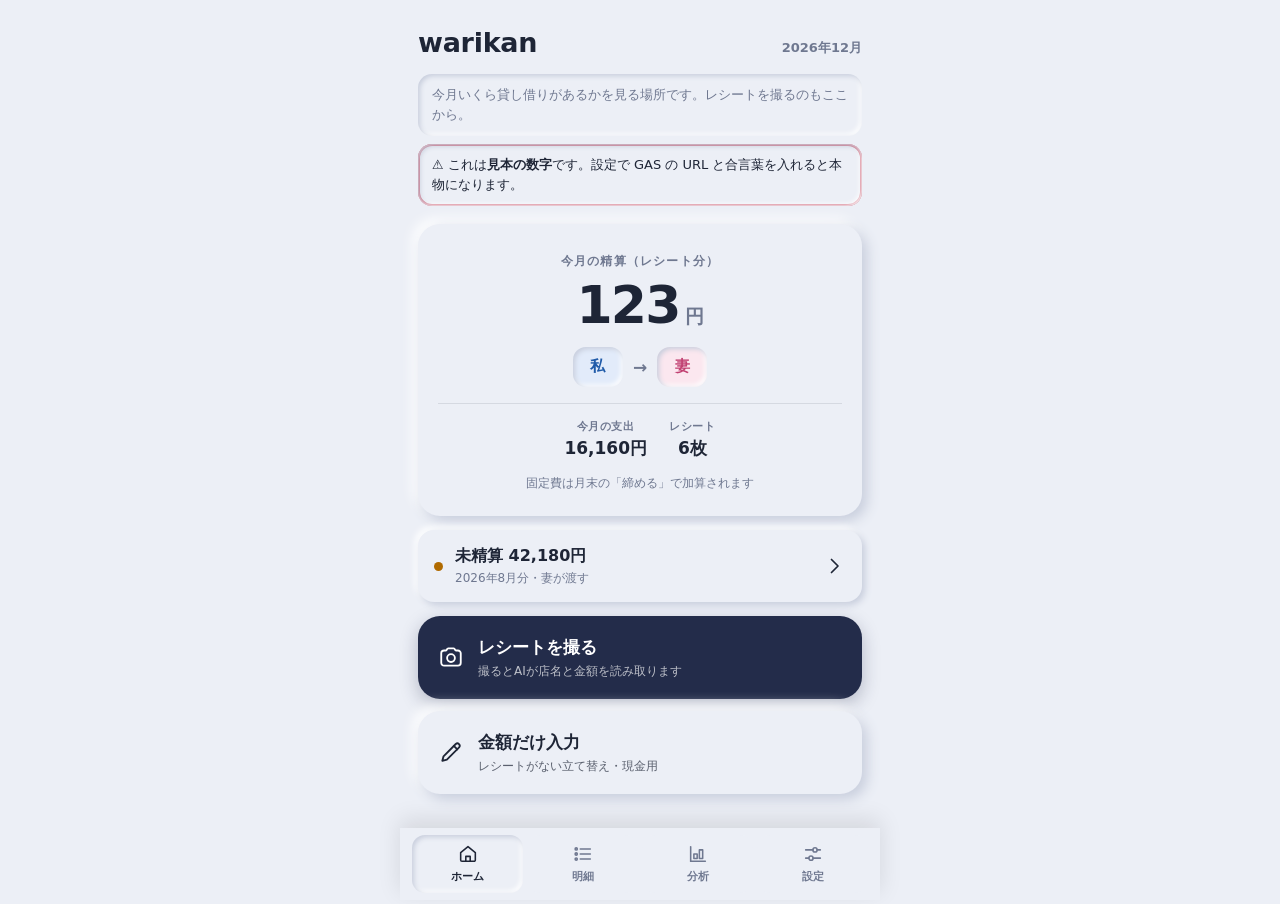
==== commit d0e99782: "feat: 4画面のリニューアル（ホーム・明細・確認仕訳・分析） デザイン案の承認を受けて実装。操作の仕組みは変えていない。 支払対象を色の大きなボタンで選ぶ形、下タブの常時表示、 精算はレシートの日" ====
--- a/index.html
+++ b/index.html
@@ -24,6 +24,7 @@
   <symbol id="i-send" viewBox="0 0 24 24"><path d="M4.5 12 20 4.6l-3.1 15.2-4.6-4.2z"/><path d="M12.3 15.6 9 19v-4.4L20 4.6"/></symbol>
   <symbol id="i-lock" viewBox="0 0 24 24"><rect x="4" y="10.2" width="16" height="9.8" rx="2.3"/><path d="M8.2 10.2V7.6a3.8 3.8 0 0 1 7.6 0v2.6"/></symbol>
   <symbol id="i-check" viewBox="0 0 24 24"><path d="M5 12.5 10 17.5 19 7"/></symbol>
+  <symbol id="i-sync" viewBox="0 0 24 24"><path d="M20 12a8 8 0 1 1-2.35-5.65"/><path d="M20 4v4.6h-4.6"/></symbol>
   <symbol id="i-swap" viewBox="0 0 24 24"><path d="M4.5 8.5h14l-4-4M19.5 15.5h-14l4 4"/></symbol>
 </svg>
 
@@ -37,13 +38,17 @@
     <p class="hero-label">今月の精算（レシート分）</p>
     <p class="hero-amount"><span id="home-amount">0</span><span class="unit">円</span></p>
     <div class="hero-flow" id="home-flow"></div>
-  </div>
-  <p class="hint center">固定費は月末の「締める」で加算されます</p>
+    <div class="hero-mini">
+      <div><span class="k">今月の支出</span><b id="home-spend">0円</b></div>
+      <div><span class="k">レシート</span><b id="home-count">0枚</b></div>
+    </div>
+    <p class="hero-note">固定費は月末の「締める」で加算されます</p>
+  </div>
 
   <button class="notice" id="home-unpaid" data-go="settle" hidden>
     <span class="notice-dot"></span>
     <span class="grow">未精算 <b id="unpaid-amt"></b><small id="unpaid-sub"></small></span>
-    <svg class="ico"><use href="#i-back"/></svg>
+    <svg class="ico flip"><use href="#i-back"/></svg>
   </button>
 
   <label class="action primary">
@@ -51,13 +56,9 @@
     <span class="action-txt">レシートを撮る<small>撮るとAIが店名と金額を読み取ります</small></span>
     <input type="file" id="camera" accept="image/*" capture="environment" hidden>
   </label>
-  <button class="action" data-go="review" data-mode="items">
-    <svg class="ico"><use href="#i-list"/></svg>
-    <span class="action-txt">見本の明細で試す<small>動きを確かめるための練習用</small></span>
-  </button>
   <button class="action" data-go="manual">
     <svg class="ico"><use href="#i-pen"/></svg>
-    <span class="action-txt">金額だけ入力<small>立て替え・現金用</small></span>
+    <span class="action-txt">金額だけ入力<small>レシートがない立て替え・現金用</small></span>
   </button>
 </section>
 
@@ -66,20 +67,18 @@
   <header class="subhead"><button class="iconbtn" data-go="home"><svg class="ico"><use href="#i-back"/></svg></button><h2>確認・仕訳</h2></header>
   <p class="purpose"><b>AI の読み取りを確かめて直す</b>場所です。品目ごとに 共通 → 私 → 妻 をタップで選べます。</p>
 
-  <div class="notice" id="noitems-banner" hidden>
-    <span class="notice-dot"></span>
-    <span class="grow" id="noitems-txt"></span>
-  </div>
-
-  <img class="photo" id="r-photo" alt="レシートの写真">
+  <button class="shot" id="r-shot" type="button">
+    <img id="r-photo" alt="レシートの写真">
+    <span class="shot-txt" id="noitems-txt"></span>
+  </button>
 
   <div class="card">
     <div class="field-grid">
-      <label class="field"><span>日付</span><input type="date" id="r-date"></label>
-      <label class="field"><span>店名</span><input type="text" id="r-store"></label>
-      <label class="field"><span>合計</span><input type="number" id="r-total" inputmode="numeric" placeholder="0"></label>
+      <label class="field"><span>合計</span><input class="big" type="number" id="r-total" inputmode="numeric" placeholder="0"></label>
       <label class="field"><span>誰が払った？</span><button class="pill" id="r-payer" type="button">私</button></label>
     </div>
+    <label class="field" style="margin:0"><span>店名</span><input type="text" id="r-store"></label>
+    <label class="field" style="margin:12px 0 0"><span>日付</span><input type="date" id="r-date"></label>
   </div>
 
   <div class="card">
@@ -98,9 +97,7 @@
     <button type="button" data-bulk="wife">全部 妻</button>
   </div>
 
-    <p class="sec-label">誰の分？</p>
-  <p class="hint" style="margin-top:0">色の大きなボタンをタップすると 共通 → 私 → 妻 と変わります。左の小さなバッジは費目です</p>
-  <ul id="r-rows" class="rows"></ul>
+  <ul id="r-rows" class="rows compact"></ul>
   <button class="ghost" id="add-row"><svg class="ico"><use href="#i-plus"/></svg><span id="add-row-txt">行を追加</span></button>
 
   <div class="actionbar"><button class="submit" id="r-send"><svg class="ico"><use href="#i-send"/></svg>送る</button></div>
@@ -135,9 +132,10 @@
     <span class="grow">デモのデータです<small>設定で GAS の URL と合言葉を入れると本物になります</small></span>
   </div>
   <div class="monthnav">
-    <button type="button" id="prev-m"><svg class="ico"><use href="#i-back"/></svg></button>
-    <span id="list-month"></span>
-    <button type="button" id="next-m"><svg class="ico flip"><use href="#i-back"/></svg></button>
+    <button type="button" id="prev-m" aria-label="前の月"><svg class="ico"><use href="#i-back"/></svg></button>
+    <span class="mcenter"><span id="list-month"></span><small id="list-sum"></small></span>
+    <button type="button" id="next-m" aria-label="次の月"><svg class="ico flip"><use href="#i-back"/></svg></button>
+    <button type="button" id="refresh-m" aria-label="最新を取りに行く"><svg class="ico"><use href="#i-sync"/></svg></button>
   </div>
   <p class="sync" id="list-sync" hidden>最新を確認しています…</p>
   <div class="card">
@@ -148,7 +146,6 @@
       <li><i class="dot wife"></i>妻 <b id="lm-wife">0円</b></li>
     </ul>
   </div>
-  <p class="hint">レシートをタップすると写真と品目が開きます</p>
   <div id="list-cards"></div>
   <button class="action" data-go="close">
     <svg class="ico"><use href="#i-lock"/></svg>
@@ -164,9 +161,8 @@
   <div class="card">
     <table class="calc"><tbody id="d-head"></tbody></table>
   </div>
-  <p class="sec-label">誰の分？</p>
-  <p class="hint" style="margin-top:0">大きなボタンで支払対象、小さなバッジで費目を直せます</p>
-  <ul id="d-rows" class="rows"></ul>
+  <p class="sec-label">品目と誰の分か</p>
+  <ul id="d-rows" class="rows compact readonly"></ul>
   <button class="danger" disabled title="段階4で作ります">このレシートを削除（段階4で作ります）</button>
 </section>
 
@@ -207,12 +203,14 @@
   <header class="apphead"><h1 class="logo">分析</h1><span class="month" id="stats-month"></span></header>
   <p class="purpose">何にいくら使ったかを見る場所です。先月とも比べられます。</p>
 
-  <div class="card">
+  <p class="hint center" id="stats-empty" hidden>この月のレシートはまだありません</p>
+
+  <div class="card" id="stats-cats">
     <p class="field-title">費目別の支出（今月）</p>
-    <div class="chart" id="cat-chart"></div>
-  </div>
-
-  <div class="card">
+    <div class="bars" id="cat-chart"></div>
+  </div>
+
+  <div class="card" id="stats-share">
     <p class="field-title">誰のものか</p>
     <div class="track"><span class="seg common" id="tg-common"></span><span class="seg me" id="tg-me"></span><span class="seg wife" id="tg-wife"></span></div>
     <ul class="legend">
@@ -224,7 +222,7 @@
 
   <div class="card">
     <p class="field-title">先月との比較</p>
-    <div id="compare"></div>
+    <div class="cmp" id="compare"></div>
   </div>
 </section>
 
--- a/style.css
+++ b/style.css
@@ -121,6 +121,13 @@
 .arrow { color: var(--muted); font-size: 17px; font-weight: 800; }
 .flow-none { color: var(--muted); font-size: 15px; font-weight: 700; }
 
+/* ホーム：精算カードの中の補足（今月の支出・レシート枚数） */
+.hero-mini { display: flex; justify-content: center; gap: 22px; margin-top: 16px; padding-top: 14px; border-top: 1px solid var(--line); }
+.hero-mini div { text-align: center; }
+.hero-mini .k { display: block; font-size: 11px; font-weight: 800; letter-spacing: .06em; color: var(--muted); }
+.hero-mini b { font-size: 17px; font-weight: 800; }
+.hero-note { margin: 12px 0 0; font-size: 12px; color: var(--muted); }
+
 /* 通知バナー */
 .notice { display: flex; align-items: center; gap: 12px; width: 100%; padding: 14px 16px; margin-bottom: 14px; border-radius: var(--r-md); box-shadow: var(--sh-up-sm); font-weight: 700; }
 .notice small { display: block; font-weight: 500; font-size: 12px; color: var(--muted); }
@@ -145,16 +152,56 @@
   background: var(--bg); border: 0; border-radius: var(--r-sm); box-shadow: var(--sh-in-sm);
 }
 input:focus, select:focus { outline: none; box-shadow: var(--sh-in-sm), 0 0 0 2px var(--me); }
+/* 合計は読み違えたら困る数字なので大きく */
+input.big { min-height: 54px; font-size: 22px; font-weight: 800; }
 input::placeholder { color: var(--muted); opacity: .65; }
 .pill { width: 100%; min-height: 46px; border-radius: var(--r-sm); font-weight: 800; text-align: center; box-shadow: var(--sh-up-sm); }
 .pill:active { box-shadow: var(--sh-in-sm); }
 
 /* 月の切替 */
-.monthnav { display: flex; align-items: center; justify-content: space-between; gap: 10px; margin-bottom: 14px; }
-.monthnav span { font-size: 17px; font-weight: 800; }
+.monthnav { display: flex; align-items: center; gap: 8px; margin-bottom: 14px; }
+.monthnav .mcenter { flex: 1; text-align: center; min-width: 0; }
+.monthnav .mcenter > span { display: block; font-size: 17px; font-weight: 800; }
+.monthnav .mcenter small { display: block; font-size: 12px; color: var(--muted); }
 .monthnav button { width: 46px; height: 46px; display: grid; place-items: center; border-radius: var(--r-sm); box-shadow: var(--sh-up-sm); }
 .monthnav button:active { box-shadow: var(--sh-in-sm); }
 .monthnav button:disabled { opacity: .3; box-shadow: none; }
+
+/* 確認・仕訳：写真は小さな見出しにする（押すと拡大） */
+.shot:has(img[hidden]) { grid-template-columns: 1fr; }
+.shot { display: grid; grid-template-columns: 76px 1fr; gap: 13px; align-items: center; width: 100%;
+  padding: 11px; margin-bottom: 14px; border-radius: 18px; box-shadow: var(--sh-up-sm); }
+.shot img { width: 76px; height: 76px; border-radius: 14px; object-fit: cover; box-shadow: var(--sh-in-sm); background: var(--bg); }
+.shot .shot-txt { font-size: 12.5px; color: var(--muted); line-height: 1.5; text-align: left; }
+.shot .shot-txt b { display: block; color: var(--text); font-size: 14px; font-weight: 800; margin-bottom: 2px; }
+.shot:active { box-shadow: var(--sh-in-sm); }
+/* 拡大表示 */
+.lightbox { position: fixed; inset: 0; z-index: 30; display: grid; place-items: center; padding: 18px;
+  background: rgba(0,0,0,.82); }
+.lightbox img { max-width: 100%; max-height: 100%; border-radius: 14px; }
+
+/* 分析：費目別の棒。1系列なので単色、長さだけで比べる */
+.bars { display: flex; flex-direction: column; gap: 9px; }
+.bar { display: grid; grid-template-columns: 62px 1fr 64px; gap: 9px; align-items: center; }
+.bar .catname { font-size: 12.5px; font-weight: 700; color: var(--muted); text-align: right;
+  overflow: hidden; text-overflow: ellipsis; white-space: nowrap; }
+.bar .lane { height: 14px; border-radius: 999px; box-shadow: var(--sh-in-sm); overflow: hidden; }
+.bar .fill { display: block; height: 100%; background: var(--chart-1); border-radius: 0 5px 5px 0; }
+/* 返品・割引でマイナスになった費目は、塗りつぶさず縞にして区別する */
+.bar .fill.minus { background: repeating-linear-gradient(135deg,
+  var(--chart-1) 0 4px, transparent 4px 8px); box-shadow: inset 0 0 0 1px var(--chart-1); }
+.bar .v { font-size: 12.5px; font-weight: 800; text-align: right; }
+
+/* 分析：先月との比較 */
+.cmp { display: flex; flex-direction: column; }
+.cmprow { display: flex; align-items: baseline; justify-content: space-between; gap: 10px;
+  padding: 11px 0; border-bottom: 1px solid var(--line); font-size: 14px; }
+.cmprow:last-child { border-bottom: 0; }
+.cmprow b { font-size: 17px; font-weight: 800; }
+.cmprow .delta { font-size: 15px; font-weight: 800; }
+.cmprow .delta.up { color: var(--danger); }
+.cmprow .delta.down { color: var(--ok); }
+.cmprow .delta.same { color: var(--muted); }
 
 /* 裏で最新を取りに行っているときの小さな印（画面は止めない） */
 .sync { margin: -6px 2px 10px; font-size: 12px; color: var(--muted); }
@@ -162,10 +209,20 @@
   border-radius: 50%; background: var(--warn); animation: syncPulse 1.1s ease-in-out infinite; }
 @keyframes syncPulse { 50% { opacity: .25; } }
 
+/* 日付の区切り */
+.daysep { display: flex; align-items: center; gap: 10px; margin: 16px 2px 10px; }
+.daysep span { font-size: 12px; font-weight: 800; color: var(--muted); letter-spacing: .03em; }
+.daysep i { flex: 1; height: 1px; background: var(--line); }
+.daysep:first-child { margin-top: 4px; }
+
 /* レシートカード */
-.rcard { display: grid; grid-template-columns: 54px 1fr; gap: 12px; width: 100%; padding: 12px; margin-bottom: 12px; border-radius: 18px; box-shadow: var(--sh-up-sm); }
-.rcard .thumb { width: 54px; height: 54px; border-radius: 12px; object-fit: cover; box-shadow: var(--sh-in-sm); }
-.rcard .nophoto { width: 54px; height: 54px; border-radius: 12px; display: grid; place-items: center; color: var(--muted); box-shadow: var(--sh-in-sm); font-size: 11px; text-align: center; line-height: 1.2; }
+.rcard { display: grid; grid-template-columns: 64px 1fr; gap: 13px; width: 100%; padding: 11px; margin-bottom: 10px; border-radius: 18px; box-shadow: var(--sh-up-sm); }
+.rcard .thumb { width: 64px; height: 64px; border-radius: 14px; object-fit: cover; box-shadow: var(--sh-in-sm); }
+.rcard .nophoto { width: 64px; height: 64px; border-radius: 14px; display: grid; place-items: center; color: var(--muted); box-shadow: var(--sh-in-sm); font-size: 11px; text-align: center; line-height: 1.2; }
+/* 支払った人の札。青＝私、桃＝妻 */
+.chip { font-size: 10.5px; font-weight: 800; padding: 2px 9px; border-radius: 999px; }
+.chip.me { color: var(--fill-me); background: var(--tint-me); }
+.chip.wife { color: var(--fill-wife); background: var(--tint-wife); }
 .rcard .top { display: flex; align-items: baseline; justify-content: space-between; gap: 8px; }
 .rcard .store { font-weight: 800; font-size: 15px; overflow: hidden; text-overflow: ellipsis; white-space: nowrap; }
 .rcard .total { font-weight: 800; font-size: 16px; flex: none; }
@@ -218,6 +275,29 @@
 
 .r-bot { display: flex; align-items: center; gap: 8px; }
 
+/* 詰めた行：1画面に入る品目を増やす。左に品名と金額、右に支払対象 */
+.rows.compact .row { display: grid; grid-template-columns: minmax(0,1fr) 96px 30px; gap: 8px;
+  align-items: center; padding: 9px 10px; margin-bottom: 8px; border-radius: 15px; border-left-width: 4px; }
+.rows.compact .del { width: 30px; min-height: 40px; padding: 0; font-size: 18px; }
+.rows.compact .r-main { min-width: 0; }
+.rows.compact .name { width: 100%; min-height: 34px; padding: 3px 7px; border-radius: 9px;
+  background: transparent; box-shadow: none; font-size: 15px; font-weight: 700; }
+.rows.compact .name:focus { background: var(--bg); box-shadow: var(--sh-in-sm); }
+.rows.compact .static { display: block; font-size: 15px; font-weight: 700; padding: 3px 7px;
+  overflow: hidden; text-overflow: ellipsis; white-space: nowrap; }
+.rows.compact .r-sub { display: flex; align-items: center; gap: 7px; padding-left: 7px; }
+.rows.compact .r-amt { gap: 2px; }
+.rows.compact .r-amt input { width: 78px; min-height: 32px; padding: 2px 6px; font-size: 15px; }
+.rows.compact .cat { flex: 0 1 auto; width: auto; min-width: 0; min-height: 32px; padding: 0 9px; font-size: 11.5px; border-radius: 9px; }
+.rows.compact .share { min-height: 50px; font-size: 16px; }
+.rows.compact .fixed { font-size: 14px; font-weight: 800; color: var(--muted); }
+.rows.compact .catq { font-size: 11.5px; font-weight: 700; color: var(--muted);
+  padding: 2px 9px; border-radius: 999px; box-shadow: var(--sh-in-sm); }
+/* 詳細画面は見るだけ。押せそうに見せない */
+.rows.readonly .row { grid-template-columns: minmax(0,1fr) 96px; }
+.rows.readonly .share.plain { box-shadow: none; opacity: .95; }
+
+
 /* 費目（種別）は控えめな小バッジ */
 .cat {
   flex: none; width: 66px; min-height: 40px; padding: 0 6px; border-radius: 11px;
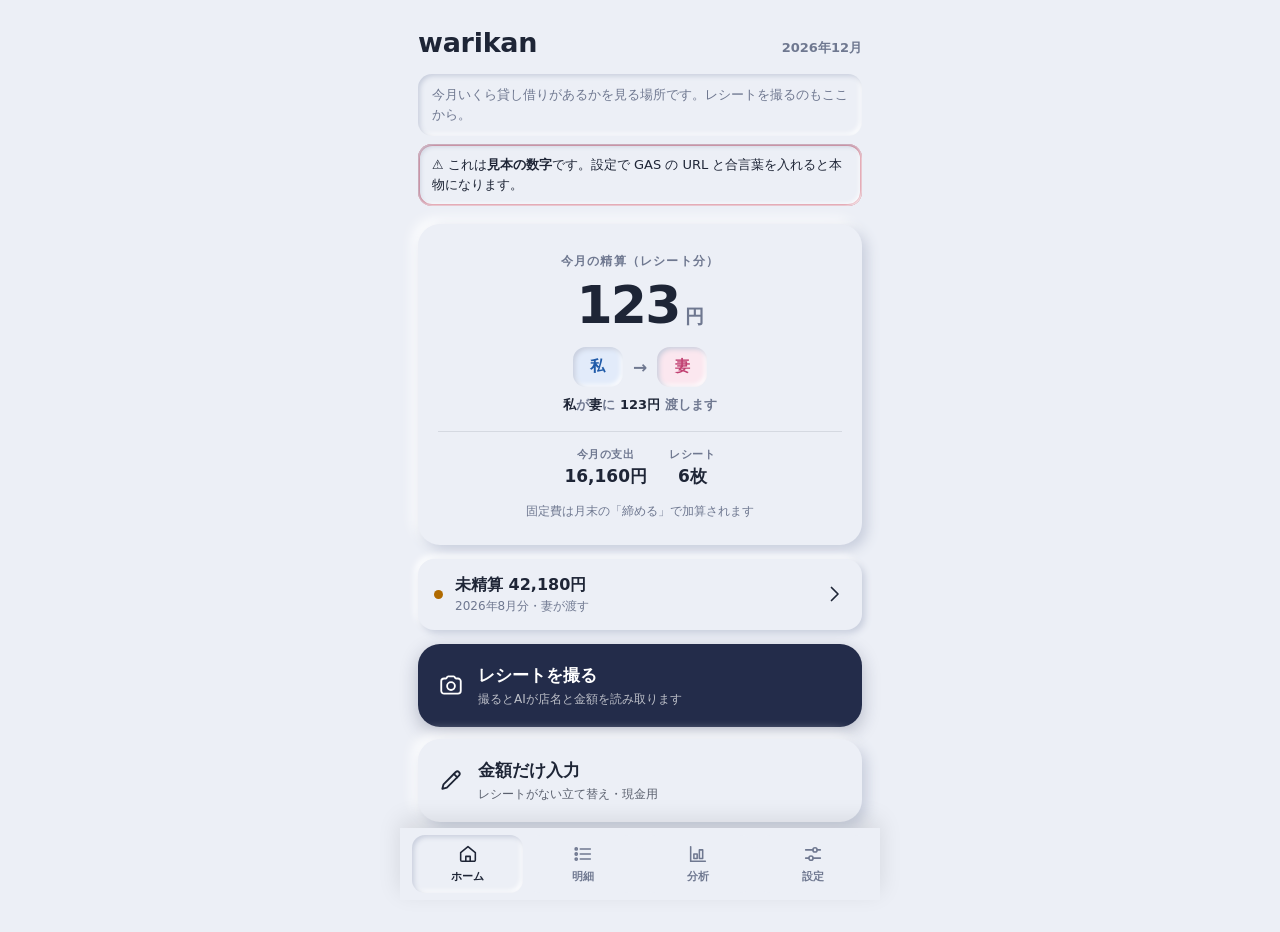
==== commit 6fd0c75a: "feat: 精算の向きを言葉で示し、店名のはみ出しを直し、誰がいくら払ったかを出す 実機で使ってもらって出た3点。  1. ホームの精算カードに「妻が私に 5,901円 渡します」と言葉を添えた。  " ====
--- a/index.html
+++ b/index.html
@@ -38,6 +38,7 @@
     <p class="hero-label">今月の精算（レシート分）</p>
     <p class="hero-amount"><span id="home-amount">0</span><span class="unit">円</span></p>
     <div class="hero-flow" id="home-flow"></div>
+    <p class="flow-words" id="home-words"></p>
     <div class="hero-mini">
       <div><span class="k">今月の支出</span><b id="home-spend">0円</b></div>
       <div><span class="k">レシート</span><b id="home-count">0枚</b></div>
@@ -145,6 +146,11 @@
       <li><i class="dot me"></i>私 <b id="lm-me">0円</b></li>
       <li><i class="dot wife"></i>妻 <b id="lm-wife">0円</b></li>
     </ul>
+    <div class="paidby">
+      <div><span class="k me">私が払った</span><b id="paid-me">0円</b></div>
+      <div><span class="k wife">妻が払った</span><b id="paid-wife">0円</b></div>
+    </div>
+    <p class="paidby-note">レシート分だけの金額です。固定費は含みません</p>
   </div>
   <div id="list-cards"></div>
   <button class="action" data-go="close">
@@ -272,7 +278,7 @@
   <div class="card">
     <p class="field-title">つなぎ先</p>
     <label class="field"><span>GAS の Web App URL</span><input type="text" id="cfg-url" inputmode="url" placeholder="https://script.google.com/macros/s/…/exec"></label>
-    <p class="hint" style="margin-top:-6px">⚠️ スプレッドシートの URL ではありません。Apps Script の「デプロイ」で出る、<b>末尾が /exec</b> の URL です</p>
+    <p class="hint" style="margin-top:-6px">貼るのは Apps Script の「デプロイ」で出る <b>末尾が /exec</b> の URL です（スプレッドシートの URL ではありません）</p>
     <label class="field"><span>合言葉</span><input type="text" id="cfg-secret" placeholder="2人で決めた合言葉"></label>
     <button class="submit" id="cfg-test" style="min-height:52px;font-size:17px"><svg class="ico"><use href="#i-check"/></svg>保存してつながるか試す</button>
     <p class="hint" id="cfg-state"></p>
--- a/style.css
+++ b/style.css
@@ -120,6 +120,9 @@
 .who.wife { color: var(--fill-wife); background: var(--tint-wife); }
 .arrow { color: var(--muted); font-size: 17px; font-weight: 800; }
 .flow-none { color: var(--muted); font-size: 15px; font-weight: 700; }
+/* 矢印だけだと向きを取り違えるので、言葉でも書く */
+.flow-words { margin: 8px 0 0; font-size: 13px; font-weight: 700; color: var(--muted); }
+.flow-words b { color: var(--text); }
 
 /* ホーム：精算カードの中の補足（今月の支出・レシート枚数） */
 .hero-mini { display: flex; justify-content: center; gap: 22px; margin-top: 16px; padding-top: 14px; border-top: 1px solid var(--line); }
@@ -216,7 +219,8 @@
 .daysep:first-child { margin-top: 4px; }
 
 /* レシートカード */
-.rcard { display: grid; grid-template-columns: 64px 1fr; gap: 13px; width: 100%; padding: 11px; margin-bottom: 10px; border-radius: 18px; box-shadow: var(--sh-up-sm); }
+.rcard { display: grid; grid-template-columns: 64px minmax(0, 1fr); gap: 13px; width: 100%; padding: 11px; margin-bottom: 10px; border-radius: 18px; box-shadow: var(--sh-up-sm); }
+.rcard > div { min-width: 0; }                       /* これが無いと長い店名で枠を押し広げる */
 .rcard .thumb { width: 64px; height: 64px; border-radius: 14px; object-fit: cover; box-shadow: var(--sh-in-sm); }
 .rcard .nophoto { width: 64px; height: 64px; border-radius: 14px; display: grid; place-items: center; color: var(--muted); box-shadow: var(--sh-in-sm); font-size: 11px; text-align: center; line-height: 1.2; }
 /* 支払った人の札。青＝私、桃＝妻 */
@@ -224,9 +228,21 @@
 .chip.me { color: var(--fill-me); background: var(--tint-me); }
 .chip.wife { color: var(--fill-wife); background: var(--tint-wife); }
 .rcard .top { display: flex; align-items: baseline; justify-content: space-between; gap: 8px; }
-.rcard .store { font-weight: 800; font-size: 15px; overflow: hidden; text-overflow: ellipsis; white-space: nowrap; }
-.rcard .total { font-weight: 800; font-size: 16px; flex: none; }
+/* 店名は小さい字で折り返す。3行まで（保存される店名は60文字まで） */
+.rcard .store { min-width: 0; font-weight: 800; font-size: 14px; line-height: 1.3;
+  display: -webkit-box; -webkit-box-orient: vertical; -webkit-line-clamp: 3;
+  overflow: hidden; overflow-wrap: anywhere; }
+.rcard .total { font-weight: 800; font-size: 16px; flex: none; white-space: nowrap; }
 .rcard .meta { font-size: 12px; color: var(--muted); margin: 2px 0 8px; }
+
+/* 誰がいくら払ったか（負担ではなく、財布から出た額） */
+.paidby { display: flex; gap: 10px; margin-top: 12px; padding-top: 11px; border-top: 1px solid var(--line); }
+.paidby div { flex: 1; min-width: 0; text-align: center; }
+.paidby .k { display: block; font-size: 11px; font-weight: 800; letter-spacing: .04em; }
+.paidby .k.me { color: var(--fill-me); }
+.paidby .k.wife { color: var(--fill-wife); }
+.paidby b { font-size: 15px; font-weight: 800; }
+.paidby-note { margin: 7px 0 0; font-size: 11px; color: var(--muted); text-align: center; }
 
 /* 支払対象の帯（積み上げ順 共通→私→妻） */
 .track { display: flex; height: 10px; border-radius: 99px; overflow: hidden; background: var(--bg); box-shadow: var(--sh-in-sm); }
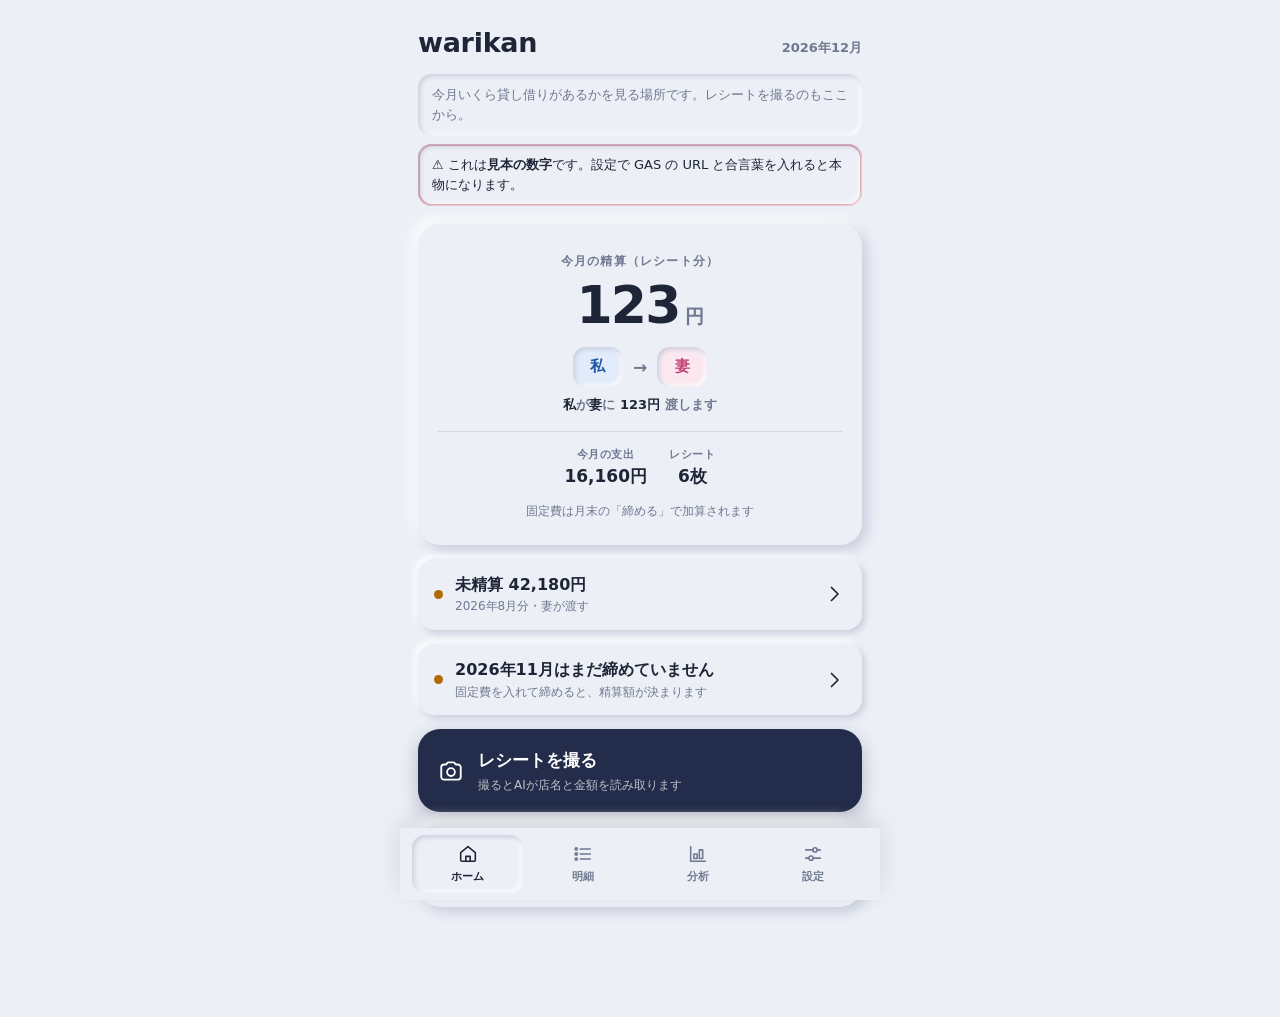
==== commit b4a4501d: "feat: レシートの修正・削除・写真差し替えと、固定費・締め・精算のスプレッドシート保存（段階5） - 詳細画面に「直す」「写真を差し替える／付ける」「写真だけ消す」「削除（ゴミ箱シートへ）」 - " ====
--- a/index.html
+++ b/index.html
@@ -52,6 +52,12 @@
     <svg class="ico flip"><use href="#i-back"/></svg>
   </button>
 
+  <button class="notice" id="home-close" hidden>
+    <span class="notice-dot"></span>
+    <span class="grow"><span id="close-txt"></span><small>固定費を入れて締めると、精算額が決まります</small></span>
+    <svg class="ico flip"><use href="#i-back"/></svg>
+  </button>
+
   <label class="action primary">
     <svg class="ico"><use href="#i-camera"/></svg>
     <span class="action-txt">レシートを撮る<small>撮るとAIが店名と金額を読み取ります</small></span>
@@ -65,7 +71,7 @@
 
 <!-- ② 確認・仕訳 -->
 <section id="v-review" class="view" hidden>
-  <header class="subhead"><button class="iconbtn" data-go="home"><svg class="ico"><use href="#i-back"/></svg></button><h2>確認・仕訳</h2></header>
+  <header class="subhead"><button class="iconbtn" id="r-back" data-go="home"><svg class="ico"><use href="#i-back"/></svg></button><h2 id="r-title">確認・仕訳</h2></header>
   <p class="purpose"><b>AI の読み取りを確かめて直す</b>場所です。品目ごとに 共通 → 私 → 妻 をタップで選べます。</p>
 
   <button class="shot" id="r-shot" type="button">
@@ -155,7 +161,7 @@
   <div id="list-cards"></div>
   <button class="action" data-go="close">
     <svg class="ico"><use href="#i-lock"/></svg>
-    <span class="action-txt">この月を締める<small>固定費を足して精算額を確定</small></span>
+    <span class="action-txt">この月を締める<small id="list-close-sub">固定費を足して精算額を確定</small></span>
   </button>
 </section>
 
@@ -169,18 +175,31 @@
   </div>
   <p class="sec-label">品目と誰の分か</p>
   <ul id="d-rows" class="rows compact readonly"></ul>
-  <button class="danger" disabled title="段階4で作ります">このレシートを削除（段階4で作ります）</button>
+
+  <button class="action primary" id="d-edit" type="button">
+    <svg class="ico"><use href="#i-pen"/></svg>
+    <span class="action-txt">このレシートを直す<small>店名・日付・金額・誰の分か</small></span>
+  </button>
+  <div class="d-photo-ops">
+    <label class="ghost" id="d-photo-set">
+      <svg class="ico"><use href="#i-camera"/></svg><span id="d-photo-set-txt">写真を差し替える</span>
+      <input type="file" id="d-photo-file" accept="image/*" hidden>
+    </label>
+    <button class="ghost" id="d-photo-del" type="button">写真だけ消す</button>
+  </div>
+  <button class="danger" id="d-delete" type="button">このレシートを削除</button>
+  <p class="hint center">削除したレシートはスプレッドシートの「ゴミ箱」に残るので、あとから戻せます</p>
 </section>
 
 <!-- ⑤ 月末締め -->
 <section id="v-close" class="view" hidden>
   <header class="subhead"><button class="iconbtn" data-go="list"><svg class="ico"><use href="#i-back"/></svg></button><h2>月末締め</h2></header>
-  <p class="purpose">その月の固定費を入れて、<b>精算額を確定する</b>場所です。締めた月はもう変わりません。</p>
+  <p class="purpose">その月の固定費を入れて、<b>精算額を確定する</b>場所です。締めたあとに直すと、確認のうえ差額が未精算に足されます。</p>
 
   <div class="card">
     <p class="field-title">この月の固定費を入れる</p>
     <p class="hint" id="c-range" style="margin-top:0"></p>
-    <p class="hint" style="margin-top:0">毎月変わるものは空欄です。埋めないと締められません。<b>誰の分か</b>もここで変えられます</p>
+    <p class="hint" style="margin-top:0">電気代などは<b>請求が来た月</b>に入れます（8月分の請求が9月に来たら9月に入れる）。空欄のままだと締められません</p>
     <div id="fx-list" class="rows"></div>
     <button class="ghost" id="fx-add"><svg class="ico"><use href="#i-plus"/></svg>今月だけの項目を足す</button>
   </div>
@@ -228,6 +247,7 @@
 
   <div class="card">
     <p class="field-title">先月との比較</p>
+    <p class="hint" id="stats-early" hidden style="margin-top:0"></p>
     <div class="cmp" id="compare"></div>
   </div>
 </section>
@@ -289,6 +309,10 @@
     <p class="field-title">固定費テンプレート</p>
     <p class="hint" style="margin-top:0">1回登録すれば毎月の締めで呼び出されます。誰が払うか・誰の分かはここで決めます</p>
     <div id="tpl-list" class="rows"></div>
+    <div class="tpl-new">
+      <label class="field"><span>名前</span><input type="text" id="tpl-name" placeholder="例：家賃・電気代・Netflix"></label>
+      <label class="field"><span>毎月の金額</span><input type="number" id="tpl-amt" inputmode="numeric" placeholder="空欄＝毎月入力"></label>
+    </div>
     <button class="ghost" id="tpl-add"><svg class="ico"><use href="#i-plus"/></svg>固定費を追加</button>
   </div>
 
--- a/style.css
+++ b/style.css
@@ -205,6 +205,17 @@
 .cmprow .delta.up { color: var(--danger); }
 .cmprow .delta.down { color: var(--ok); }
 .cmprow .delta.same { color: var(--muted); }
+
+/* 詳細画面：写真の操作は横に2つ並べる */
+.d-photo-ops { display: grid; grid-template-columns: 1fr 1fr; gap: 10px; margin: 4px 0 12px; }
+.d-photo-ops .ghost { display: flex; align-items: center; justify-content: center; gap: 6px;
+  min-height: 48px; font-size: 14px; cursor: pointer; }
+.d-photo-ops .ghost .ico { width: 20px; height: 20px; }
+#d-edit { margin-top: 16px; }
+/* 固定費を追加する入力欄 */
+.tpl-new { display: grid; grid-template-columns: 1.4fr 1fr; gap: 10px; margin-top: 12px; }
+/* 固定費の行の削除ボタン */
+.fx .tpl-del { margin-left: auto; }
 
 /* 裏で最新を取りに行っているときの小さな印（画面は止めない） */
 .sync { margin: -6px 2px 10px; font-size: 12px; color: var(--muted); }
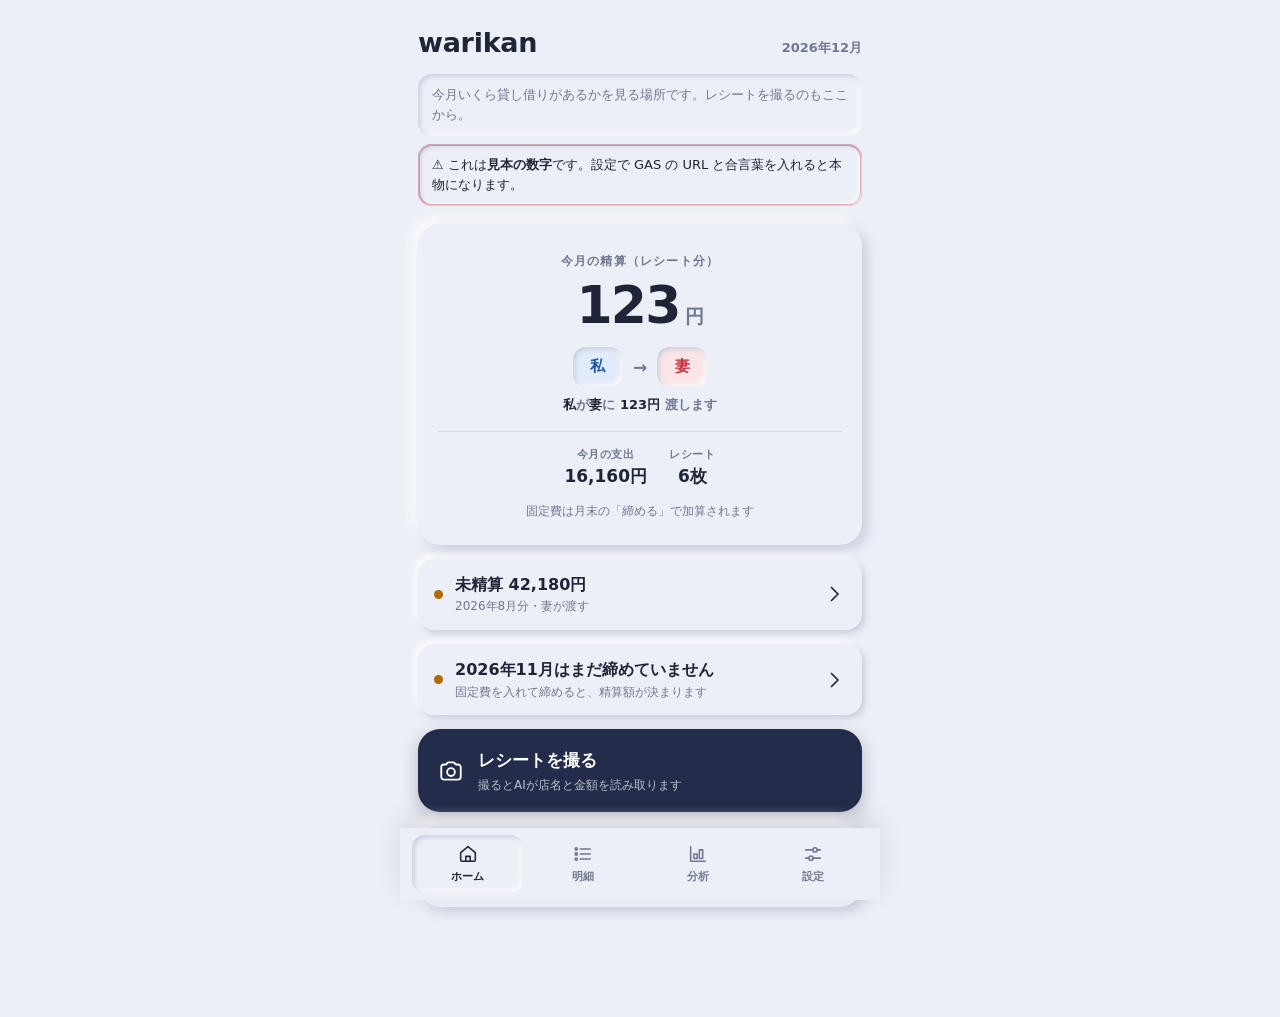
==== commit 77bd191e: "feat: 呼び名を自由に・色を固定、明細を週ごとに折りたたみ、固定費のチェックリストと写真 呼び名と色 - 「私」「妻」の呼び名を設定で変えられる（スプレッドシートの「設定」シートに保存し2台で共通" ====
--- a/index.html
+++ b/index.html
@@ -72,7 +72,7 @@
 <!-- ② 確認・仕訳 -->
 <section id="v-review" class="view" hidden>
   <header class="subhead"><button class="iconbtn" id="r-back" data-go="home"><svg class="ico"><use href="#i-back"/></svg></button><h2 id="r-title">確認・仕訳</h2></header>
-  <p class="purpose"><b>AI の読み取りを確かめて直す</b>場所です。品目ごとに 共通 → 私 → 妻 をタップで選べます。</p>
+  <p class="purpose"><b>AI の読み取りを確かめて直す</b>場所です。品目ごとに 共通 → <span data-name="me">私</span> → <span data-name="wife">妻</span> をタップで選べます。</p>
 
   <button class="shot" id="r-shot" type="button">
     <img id="r-photo" alt="レシートの写真">
@@ -92,16 +92,16 @@
     <div class="track"><span class="seg common" id="sg-common"></span><span class="seg me" id="sg-me"></span><span class="seg wife" id="sg-wife"></span></div>
     <ul class="legend">
       <li><i class="dot common"></i>共通 <b id="sm-common">0円</b></li>
-      <li><i class="dot me"></i>私 <b id="sm-me">0円</b></li>
-      <li><i class="dot wife"></i>妻 <b id="sm-wife">0円</b></li>
+      <li><i class="dot me"></i><span data-name="me">私</span> <b id="sm-me">0円</b></li>
+      <li><i class="dot wife"></i><span data-name="wife">妻</span> <b id="sm-wife">0円</b></li>
     </ul>
   </div>
 
   <div class="bulk" id="bulk">
     <span class="bulk-label">まとめて</span>
     <button type="button" data-bulk="common">全部 共通</button>
-    <button type="button" data-bulk="me">全部 私</button>
-    <button type="button" data-bulk="wife">全部 妻</button>
+    <button type="button" data-bulk="me">全部 <span data-name="me">私</span></button>
+    <button type="button" data-bulk="wife">全部 <span data-name="wife">妻</span></button>
   </div>
 
   <ul id="r-rows" class="rows compact"></ul>
@@ -120,7 +120,7 @@
     <label class="field"><span>日付</span><input type="date" id="m-date"></label>
     <div class="field-grid">
       <label class="field"><span>費目</span><select id="m-cat"></select></label>
-      <label class="field"><span>誰が払った？</span><button class="pill" id="m-payer" type="button">私</button></label>
+      <label class="field"><span>誰が払った？</span><button class="pill" id="m-payer" type="button" data-p="me">私</button></label>
     </div>
     <p class="sec-label" style="margin-top:6px">誰の分？</p>
     <div class="row common" id="m-row" style="margin:0">
@@ -138,31 +138,40 @@
     <span class="notice-dot"></span>
     <span class="grow">デモのデータです<small>設定で GAS の URL と合言葉を入れると本物になります</small></span>
   </div>
-  <div class="monthnav">
-    <button type="button" id="prev-m" aria-label="前の月"><svg class="ico"><use href="#i-back"/></svg></button>
-    <span class="mcenter"><span id="list-month"></span><small id="list-sum"></small></span>
-    <button type="button" id="next-m" aria-label="次の月"><svg class="ico flip"><use href="#i-back"/></svg></button>
-    <button type="button" id="refresh-m" aria-label="最新を取りに行く"><svg class="ico"><use href="#i-sync"/></svg></button>
+  <div class="list-top">
+    <div class="monthnav">
+      <button type="button" id="prev-m" aria-label="前の月"><svg class="ico"><use href="#i-back"/></svg></button>
+      <span class="mcenter"><span id="list-month"></span><small id="list-sum"></small></span>
+      <button type="button" id="next-m" aria-label="次の月"><svg class="ico flip"><use href="#i-back"/></svg></button>
+      <button type="button" id="refresh-m" aria-label="最新を取りに行く"><svg class="ico"><use href="#i-sync"/></svg></button>
+    </div>
+    <button class="closebar" data-go="close" type="button">
+      <svg class="ico"><use href="#i-lock"/></svg>
+      <span class="grow"><b id="list-close-txt">この月を締める</b><small id="list-close-sub">固定費を足して精算額を確定</small></span>
+      <svg class="ico flip"><use href="#i-back"/></svg>
+    </button>
   </div>
   <p class="sync" id="list-sync" hidden>最新を確認しています…</p>
   <div class="card">
     <div class="track"><span class="seg common" id="lg-common"></span><span class="seg me" id="lg-me"></span><span class="seg wife" id="lg-wife"></span></div>
     <ul class="legend">
       <li><i class="dot common"></i>共通 <b id="lm-common">0円</b></li>
-      <li><i class="dot me"></i>私 <b id="lm-me">0円</b></li>
-      <li><i class="dot wife"></i>妻 <b id="lm-wife">0円</b></li>
+      <li><i class="dot me"></i><span data-name="me">私</span> <b id="lm-me">0円</b></li>
+      <li><i class="dot wife"></i><span data-name="wife">妻</span> <b id="lm-wife">0円</b></li>
     </ul>
     <div class="paidby">
-      <div><span class="k me">私が払った</span><b id="paid-me">0円</b></div>
-      <div><span class="k wife">妻が払った</span><b id="paid-wife">0円</b></div>
+      <div><span class="k me"><span data-name="me">私</span>が払った</span><b id="paid-me">0円</b></div>
+      <div><span class="k wife"><span data-name="wife">妻</span>が払った</span><b id="paid-wife">0円</b></div>
     </div>
     <p class="paidby-note">レシート分だけの金額です。固定費は含みません</p>
   </div>
+  <div class="card" id="lfx-card">
+    <p class="field-title">この月の固定費 <span class="fx-count" id="lfx-count"></span></p>
+    <p class="hint" style="margin-top:0">金額を入れるとチェックが付きます。払わない月は 0 を入れてください。📷 で請求書などの写真も付けられます</p>
+    <div id="lfx-list"></div>
+    <input type="file" id="lfx-file" accept="image/*" hidden>
+  </div>
   <div id="list-cards"></div>
-  <button class="action" data-go="close">
-    <svg class="ico"><use href="#i-lock"/></svg>
-    <span class="action-txt">この月を締める<small id="list-close-sub">固定費を足して精算額を確定</small></span>
-  </button>
 </section>
 
 <!-- ④ レシート詳細 -->
@@ -172,6 +181,11 @@
   <div id="d-photo"></div>
   <div class="card">
     <table class="calc"><tbody id="d-head"></tbody></table>
+  </div>
+  <div class="card">
+    <p class="field-title">誰がいくら負担するか</p>
+    <table class="calc split"><tbody id="d-split"></tbody></table>
+    <p class="hint" id="d-split-note" hidden></p>
   </div>
   <p class="sec-label">品目と誰の分か</p>
   <ul id="d-rows" class="rows compact readonly"></ul>
@@ -240,8 +254,8 @@
     <div class="track"><span class="seg common" id="tg-common"></span><span class="seg me" id="tg-me"></span><span class="seg wife" id="tg-wife"></span></div>
     <ul class="legend">
       <li><i class="dot common"></i>共通 <b id="tm-common">0円</b></li>
-      <li><i class="dot me"></i>私 <b id="tm-me">0円</b></li>
-      <li><i class="dot wife"></i>妻 <b id="tm-wife">0円</b></li>
+      <li><i class="dot me"></i><span data-name="me">私</span> <b id="tm-me">0円</b></li>
+      <li><i class="dot wife"></i><span data-name="wife">妻</span> <b id="tm-wife">0円</b></li>
     </ul>
   </div>
 
@@ -269,7 +283,7 @@
     <div class="field-grid">
       <label class="field"><span>日付</span><input type="date" id="s-date"></label>
       <label class="field"><span>金額</span><input type="number" id="s-amt" inputmode="numeric"></label>
-      <label class="field"><span>向き</span><button class="pill" id="s-dir" type="button">妻 → 私</button></label>
+      <label class="field"><span>向き</span><button class="pill" id="s-dir" type="button" data-dir="wife_to_me"></button></label>
       <label class="field"><span>方法</span><select id="s-method"><option>振込</option><option>現金</option><option>PayPay</option><option>その他</option></select></label>
     </div>
     <label class="field"><span>メモ</span><input type="text" id="s-memo" placeholder="例：9月分"></label>
@@ -285,13 +299,20 @@
 <!-- ⑧ 設定 -->
 <section id="v-settings" class="view" hidden>
   <header class="apphead"><h1 class="logo">設定</h1></header>
-  <p class="purpose">GAS の URL と合言葉、自分が夫か妻かを決める場所です。<b>最初に 1 回だけ</b>やれば十分です。</p>
-
-  <div class="card">
-    <p class="field-title">このスマホの持ち主</p>
+  <p class="purpose">GAS の URL と合言葉、2人の呼び名、このスマホがどちらのものかを決める場所です。<b>最初に 1 回だけ</b>やれば十分です。</p>
+
+  <div class="card">
+    <p class="field-title">2人の呼び名</p>
+    <p class="hint" style="margin-top:0">画面の「私」「妻」がこの名前になります。色は変わりません（<b style="color:var(--me)">青</b>・<b style="color:var(--wife)">赤</b>）。2台で共通です</p>
+    <div class="field-grid">
+      <label class="field"><span><i class="dot me"></i> 青の人</span><input type="text" id="name-me" maxlength="10" placeholder="私"></label>
+      <label class="field"><span><i class="dot wife"></i> 赤の人</span><input type="text" id="name-wife" maxlength="10" placeholder="妻"></label>
+    </div>
+    <button class="ghost" id="name-save" type="button"><svg class="ico"><use href="#i-check"/></svg>呼び名を保存</button>
+    <p class="field-title" style="margin-top:16px">このスマホの持ち主</p>
     <div class="segmented">
-      <label><input type="radio" name="owner" value="me" checked><span>私</span></label>
-      <label><input type="radio" name="owner" value="wife"><span>妻</span></label>
+      <label><input type="radio" name="owner" value="me" checked><span data-name="me">私</span></label>
+      <label><input type="radio" name="owner" value="wife"><span data-name="wife">妻</span></label>
     </div>
   </div>
 
--- a/style.css
+++ b/style.css
@@ -18,15 +18,15 @@
   /* 支払対象の色。dataviz の検証を通した組み合わせ（積み上げ順 共通→私→妻） */
   --common: #1baf7a;
   --me: #2a78d6;
-  --wife: #e87ba4;
+  --wife: #e0454f;
   /* 行の下地（薄い） */
   --tint-common: #e3f4ed;
   --tint-me: #e2ebfa;
-  --tint-wife: #fbe7ef;
+  --tint-wife: #fbe5e6;
   /* 大きなボタンの塗り。白文字が読める濃さにしてある */
   --fill-common: #13805a;
   --fill-me: #1f5aa8;
-  --fill-wife: #c14172;
+  --fill-wife: #c42f3b;
   --fill-ink: #ffffff;
   /* 費目グラフは1系列なので単色 */
   --chart-1: #eb6834;
@@ -44,9 +44,9 @@
     --text: #e8ebf3; --muted: #99a1b5; --line: rgba(232,235,243,.13);
     --accent: #e4e8f4; --accent-ink: #1a1d25;
     --danger: #ff8095; --warn: #e6a33f; --ok: #48d39a;
-    --common: #199e70; --me: #3987e5; --wife: #d55181;
-    --tint-common: #1c2a26; --tint-me: #1c2531; --tint-wife: #2c1f27;
-    --fill-common: #199e70; --fill-me: #3987e5; --fill-wife: #d55181;
+    --common: #199e70; --me: #3987e5; --wife: #e25a62;
+    --tint-common: #1c2a26; --tint-me: #1c2531; --tint-wife: #2d1f21;
+    --fill-common: #199e70; --fill-me: #3987e5; --fill-wife: #e25a62;
     --fill-ink: #14171f;
     --chart-1: #d95926;
   }
@@ -56,9 +56,9 @@
   --text: #e8ebf3; --muted: #99a1b5; --line: rgba(232,235,243,.13);
   --accent: #e4e8f4; --accent-ink: #1a1d25;
   --danger: #ff8095; --warn: #e6a33f; --ok: #48d39a;
-  --common: #199e70; --me: #3987e5; --wife: #d55181;
-  --tint-common: #1c2a26; --tint-me: #1c2531; --tint-wife: #2c1f27;
-  --fill-common: #199e70; --fill-me: #3987e5; --fill-wife: #d55181;
+  --common: #199e70; --me: #3987e5; --wife: #e25a62;
+  --tint-common: #1c2a26; --tint-me: #1c2531; --tint-wife: #2d1f21;
+  --fill-common: #199e70; --fill-me: #3987e5; --fill-wife: #e25a62;
   --fill-ink: #14171f;
   --chart-1: #d95926;
 }
@@ -372,6 +372,9 @@
 .calc th:first-child, .calc td:first-child { text-align: left; color: var(--muted); font-weight: 700; }
 .calc tr:last-child th, .calc tr:last-child td { border-bottom: 0; }
 .calc .total td { font-weight: 800; color: var(--text); }
+/* レシート詳細の小計。色の丸で「共通・私・妻」を帯グラフと同じ色で示す */
+.calc.split td:first-child .dot { display: inline-block; margin-right: 7px; vertical-align: 1px; }
+.calc.split small { display: block; font-size: 11px; font-weight: 600; color: var(--muted); }
 .calc .pay { color: var(--danger); font-weight: 800; }
 .calc .get { color: var(--fill-me); font-weight: 800; }
 
@@ -450,3 +453,45 @@
 /* 一覧カード：写真があるレシートの印（実物は詳細で開く） */
 .rcard .nophoto.has { color: var(--me); gap: 2px; flex-direction: column; font-size: 10px; font-weight: 800; }
 .rcard .nophoto.has .ico { width: 20px; height: 20px; }
+
+/* ===== 明細：上に固定する帯（月送り＋締める）===== */
+.list-top { position: sticky; top: 0; z-index: 6; margin: 0 -18px 10px; padding: 8px 18px 10px; background: var(--bg); box-shadow: 0 6px 10px -8px var(--sd); }
+.list-top .monthnav { margin-bottom: 8px; }
+.closebar { display: flex; align-items: center; gap: 10px; width: 100%; min-height: 48px; padding: 8px 12px; border-radius: 14px; background: var(--accent); color: var(--accent-ink); text-align: left; }
+.closebar .grow { flex: 1; min-width: 0; }
+.closebar b { display: block; font-size: 15px; }
+.closebar small { display: block; font-size: 11px; opacity: .8; }
+.closebar .ico { width: 20px; height: 20px; flex: none; }
+.closebar.done { background: var(--bg); color: var(--text); box-shadow: var(--sh-up-sm); }
+
+/* ===== 明細：写真は一覧に出さない（詳細で見る）===== */
+.rcard { grid-template-columns: minmax(0, 1fr); }
+.rcard .pic { display: inline-flex; align-items: center; gap: 2px; margin-left: 6px; color: var(--muted); }
+.rcard .pic .ico { width: 14px; height: 14px; }
+
+/* ===== 明細：週ごとに折りたたむ ===== */
+.week { margin-bottom: 8px; }
+.wk-head { display: flex; align-items: center; gap: 8px; width: 100%; padding: 10px 12px; border-radius: 14px; box-shadow: var(--sh-up-sm); text-align: left; font-size: 14px; }
+.wk-head .caret { width: 16px; flex: none; color: var(--muted); transition: transform .15s; }
+.week.open .wk-head .caret { transform: rotate(90deg); }
+.wk-head .range { flex: 1; min-width: 0; font-weight: 800; }
+.wk-head .wk-sum { flex: none; font-size: 13px; color: var(--muted); font-weight: 700; }
+.wk-head .now { margin-left: 6px; padding: 1px 7px; border-radius: 999px; font-size: 11px; background: var(--accent); color: var(--accent-ink); }
+.wk-body { padding-top: 8px; }
+
+/* ===== 明細：固定費のチェックリスト ===== */
+.fx-count { float: right; font-size: 12px; color: var(--muted); }
+/* 1段目：チェック・名前・写真、2段目：金額。狭いスマホでも名前が縦書きにならない */
+.lfx { display: grid; grid-template-columns: 24px minmax(0, 1fr) 40px; grid-template-areas: "chk name photo" "chk amt photo"; align-items: center; column-gap: 8px; row-gap: 4px; padding: 8px 8px 8px 10px; margin-bottom: 8px; border-radius: 14px; background: var(--tint-common); border-left: 5px solid var(--common); }
+.lfx.me { background: var(--tint-me); border-left-color: var(--me); }
+.lfx.wife { background: var(--tint-wife); border-left-color: var(--wife); }
+.lfx .chk { grid-area: chk; width: 24px; height: 24px; border-radius: 50%; display: grid; place-items: center; box-shadow: var(--sh-in-sm); color: transparent; font-weight: 900; font-size: 14px; }
+.lfx .chk.on { background: var(--ok); color: #fff; box-shadow: none; }
+.lfx .lfx-name { grid-area: name; min-width: 0; font-weight: 800; font-size: 14px; overflow-wrap: anywhere; }
+.lfx .lfx-name small { display: block; font-size: 11px; font-weight: 600; color: var(--muted); }
+.lfx .r-amt { grid-area: amt; min-width: 0; width: 150px; max-width: 100%; }
+.lfx .r-amt input { width: 100%; min-width: 0; padding: 6px 6px; font-size: 15px; background: var(--bg); box-shadow: var(--sh-in-sm); }
+.lfx .lfx-photo { grid-area: photo; width: 40px; height: 40px; border-radius: 12px; display: grid; place-items: center; color: var(--muted); box-shadow: var(--sh-up-sm); }
+.lfx .lfx-photo.has { color: var(--me); box-shadow: var(--sh-in-sm); }
+.lfx .lfx-photo .ico { width: 20px; height: 20px; }
+.lightbox .lb-btn { position: fixed; left: 50%; bottom: calc(24px + env(safe-area-inset-bottom)); transform: translateX(-50%); padding: 12px 18px; border-radius: 999px; background: #fff; color: #111; font-weight: 800; }
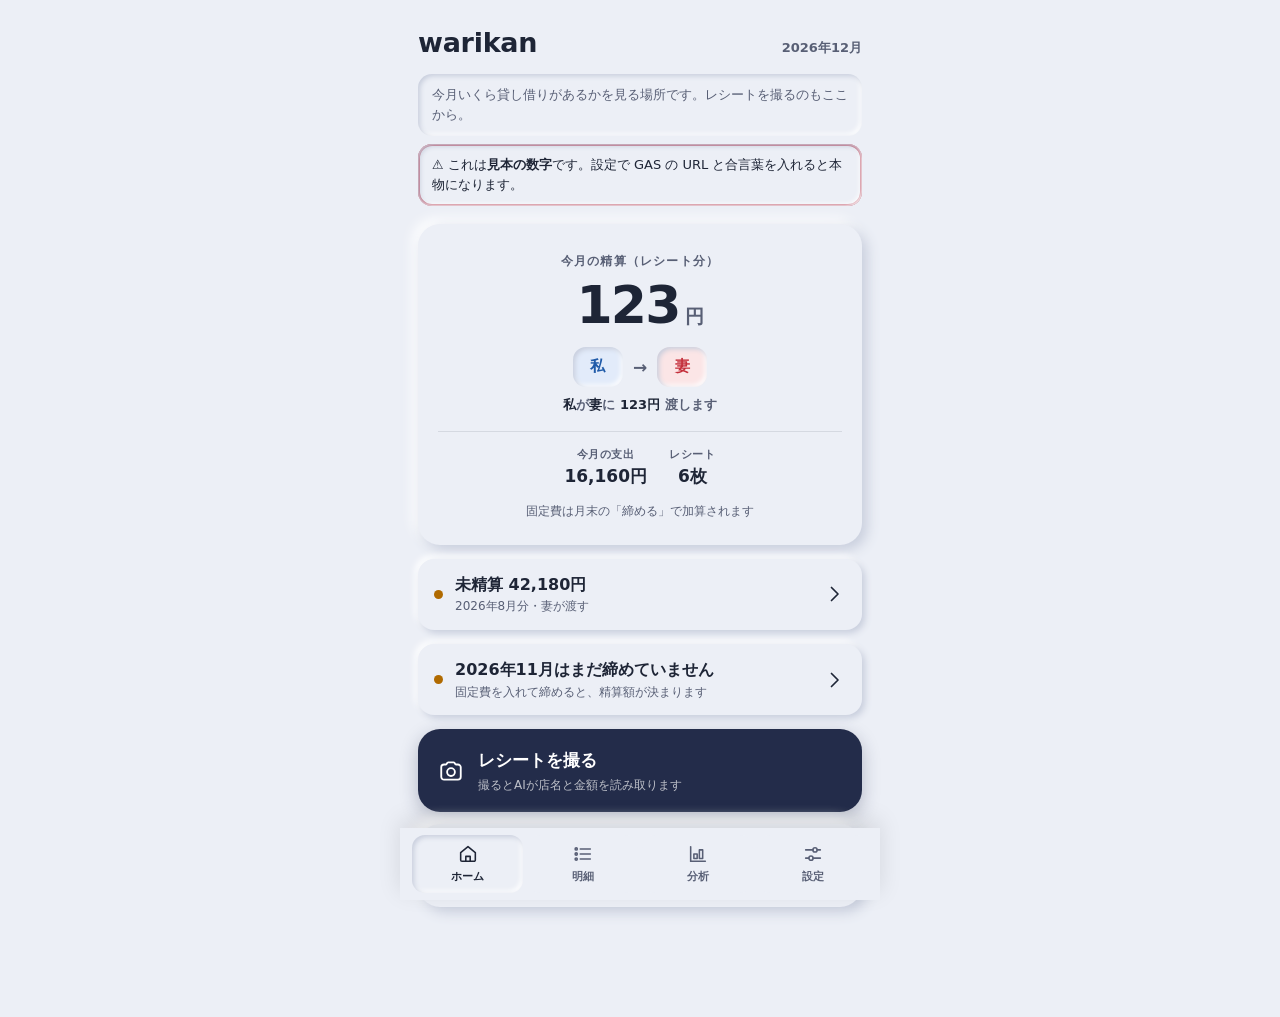
==== commit c39c61ed: "fix: 固定費の入力が消える不具合ほか全体点検の修正、固定費の欄を開け閉めできるように 頼まれたもの - 明細の「この月の固定費」を押して開け閉めできるように（最初は閉じる。見出しに入力済みの件数、" ====
--- a/index.html
+++ b/index.html
@@ -166,9 +166,13 @@
     <p class="paidby-note">レシート分だけの金額です。固定費は含みません</p>
   </div>
   <div class="card" id="lfx-card">
-    <p class="field-title">この月の固定費 <span class="fx-count" id="lfx-count"></span></p>
-    <p class="hint" style="margin-top:0">金額を入れるとチェックが付きます。払わない月は 0 を入れてください。📷 で請求書などの写真も付けられます</p>
-    <div id="lfx-list"></div>
+    <button class="fx-head" id="lfx-head" type="button" aria-expanded="false">
+      <span class="caret">▶</span><span class="grow">この月の固定費</span><span class="fx-count" id="lfx-count"></span>
+    </button>
+    <div id="lfx-body" hidden>
+      <p class="hint">金額を入れるとチェックが付きます。払わない月は 0 を入れてください。📷 で請求書などの写真も付けられます</p>
+      <div id="lfx-list"></div>
+    </div>
     <input type="file" id="lfx-file" accept="image/*" hidden>
   </div>
   <div id="list-cards"></div>
@@ -282,9 +286,9 @@
     <p class="hint" style="margin-top:0"><b id="s-month"></b>の精算です。記録する日付は今日でかまいません</p>
     <div class="field-grid">
       <label class="field"><span>日付</span><input type="date" id="s-date"></label>
-      <label class="field"><span>金額</span><input type="number" id="s-amt" inputmode="numeric"></label>
-      <label class="field"><span>向き</span><button class="pill" id="s-dir" type="button" data-dir="wife_to_me"></button></label>
       <label class="field"><span>方法</span><select id="s-method"><option>振込</option><option>現金</option><option>PayPay</option><option>その他</option></select></label>
+      <label class="field wide"><span>金額</span><input type="number" id="s-amt" inputmode="numeric"></label>
+      <label class="field wide"><span>向き</span><button class="pill" id="s-dir" type="button" data-dir="wife_to_me"></button></label>
     </div>
     <label class="field"><span>メモ</span><input type="text" id="s-memo" placeholder="例：9月分"></label>
     <button class="submit" id="s-save" style="min-height:52px;font-size:17px"><svg class="ico"><use href="#i-check"/></svg>記録する</button>
@@ -303,8 +307,8 @@
 
   <div class="card">
     <p class="field-title">2人の呼び名</p>
-    <p class="hint" style="margin-top:0">画面の「私」「妻」がこの名前になります。色は変わりません（<b style="color:var(--me)">青</b>・<b style="color:var(--wife)">赤</b>）。2台で共通です</p>
-    <div class="field-grid">
+    <p class="hint" style="margin-top:0">画面の「私」「妻」がこの名前になります。色は変わりません（<b style="color:var(--fill-me)">青</b>・<b style="color:var(--fill-wife)">赤</b>）。2台で共通です</p>
+    <div class="field-grid one">
       <label class="field"><span><i class="dot me"></i> 青の人</span><input type="text" id="name-me" maxlength="10" placeholder="私"></label>
       <label class="field"><span><i class="dot wife"></i> 赤の人</span><input type="text" id="name-wife" maxlength="10" placeholder="妻"></label>
     </div>
--- a/style.css
+++ b/style.css
@@ -5,15 +5,15 @@
   --sd: #c7cddc;
   --sl: #ffffff;
   --text: #1e2536;
-  --muted: #6f7890;
+  --muted: #585f75;   /* 薄い背景の上でも読める濃さ（明るさの比 5.5）*/
   --line: rgba(30,37,54,.11);
 
   /* 主要な操作の色。グラデーションはやめて濃い藍1色 */
   --accent: #232c4a;
   --accent-ink: #ffffff;
-  --danger: #c8384f;
+  --danger: #b3283f;
   --warn: #b06a00;
-  --ok: #13805a;
+  --ok: #0e7350;
 
   /* 支払対象の色。dataviz の検証を通した組み合わせ（積み上げ順 共通→私→妻） */
   --common: #1baf7a;
@@ -24,7 +24,7 @@
   --tint-me: #e2ebfa;
   --tint-wife: #fbe5e6;
   /* 大きなボタンの塗り。白文字が読める濃さにしてある */
-  --fill-common: #13805a;
+  --fill-common: #0e7350;
   --fill-me: #1f5aa8;
   --fill-wife: #c42f3b;
   --fill-ink: #ffffff;
@@ -44,9 +44,9 @@
     --text: #e8ebf3; --muted: #99a1b5; --line: rgba(232,235,243,.13);
     --accent: #e4e8f4; --accent-ink: #1a1d25;
     --danger: #ff8095; --warn: #e6a33f; --ok: #48d39a;
-    --common: #199e70; --me: #3987e5; --wife: #e25a62;
+    --common: #199e70; --me: #5b9ff2; --wife: #ee7078;
     --tint-common: #1c2a26; --tint-me: #1c2531; --tint-wife: #2d1f21;
-    --fill-common: #199e70; --fill-me: #3987e5; --fill-wife: #e25a62;
+    --fill-common: #199e70; --fill-me: #5b9ff2; --fill-wife: #ee7078;
     --fill-ink: #14171f;
     --chart-1: #d95926;
   }
@@ -56,9 +56,9 @@
   --text: #e8ebf3; --muted: #99a1b5; --line: rgba(232,235,243,.13);
   --accent: #e4e8f4; --accent-ink: #1a1d25;
   --danger: #ff8095; --warn: #e6a33f; --ok: #48d39a;
-  --common: #199e70; --me: #3987e5; --wife: #e25a62;
+  --common: #199e70; --me: #5b9ff2; --wife: #ee7078;
   --tint-common: #1c2a26; --tint-me: #1c2531; --tint-wife: #2d1f21;
-  --fill-common: #199e70; --fill-me: #3987e5; --fill-wife: #e25a62;
+  --fill-common: #199e70; --fill-me: #5b9ff2; --fill-wife: #ee7078;
   --fill-ink: #14171f;
   --chart-1: #d95926;
 }
@@ -314,7 +314,7 @@
   overflow: hidden; text-overflow: ellipsis; white-space: nowrap; }
 .rows.compact .r-sub { display: flex; align-items: center; gap: 7px; padding-left: 7px; }
 .rows.compact .r-amt { gap: 2px; }
-.rows.compact .r-amt input { width: 78px; min-height: 32px; padding: 2px 6px; font-size: 15px; }
+.rows.compact .r-amt input { width: 86px; min-height: 32px; padding: 2px 6px; font-size: 15px; }
 .rows.compact .cat { flex: 0 1 auto; width: auto; min-width: 0; min-height: 32px; padding: 0 9px; font-size: 11.5px; border-radius: 9px; }
 .rows.compact .share { min-height: 50px; font-size: 16px; }
 .rows.compact .fixed { font-size: 14px; font-weight: 800; color: var(--muted); }
@@ -480,13 +480,19 @@
 .wk-body { padding-top: 8px; }
 
 /* ===== 明細：固定費のチェックリスト ===== */
-.fx-count { float: right; font-size: 12px; color: var(--muted); }
+.fx-count { flex: none; font-size: 12px; color: var(--muted); font-weight: 700; }
+/* 固定費の見出し。押すと開け閉め（最初は閉じている）*/
+.fx-head { display: flex; align-items: center; gap: 8px; width: 100%; min-height: 40px; text-align: left; font-size: 15px; font-weight: 800; }
+.fx-head .grow { flex: 1; min-width: 0; }
+.fx-head .caret { width: 16px; flex: none; color: var(--muted); transition: transform .15s; }
+.fx-head[aria-expanded="true"] .caret { transform: rotate(90deg); }
+.fx-count.left { color: var(--danger); }
 /* 1段目：チェック・名前・写真、2段目：金額。狭いスマホでも名前が縦書きにならない */
 .lfx { display: grid; grid-template-columns: 24px minmax(0, 1fr) 40px; grid-template-areas: "chk name photo" "chk amt photo"; align-items: center; column-gap: 8px; row-gap: 4px; padding: 8px 8px 8px 10px; margin-bottom: 8px; border-radius: 14px; background: var(--tint-common); border-left: 5px solid var(--common); }
 .lfx.me { background: var(--tint-me); border-left-color: var(--me); }
 .lfx.wife { background: var(--tint-wife); border-left-color: var(--wife); }
 .lfx .chk { grid-area: chk; width: 24px; height: 24px; border-radius: 50%; display: grid; place-items: center; box-shadow: var(--sh-in-sm); color: transparent; font-weight: 900; font-size: 14px; }
-.lfx .chk.on { background: var(--ok); color: #fff; box-shadow: none; }
+.lfx .chk.on { background: var(--ok); color: var(--accent-ink); box-shadow: none; }
 .lfx .lfx-name { grid-area: name; min-width: 0; font-weight: 800; font-size: 14px; overflow-wrap: anywhere; }
 .lfx .lfx-name small { display: block; font-size: 11px; font-weight: 600; color: var(--muted); }
 .lfx .r-amt { grid-area: amt; min-width: 0; width: 150px; max-width: 100%; }
@@ -495,3 +501,30 @@
 .lfx .lfx-photo.has { color: var(--me); box-shadow: var(--sh-in-sm); }
 .lfx .lfx-photo .ico { width: 20px; height: 20px; }
 .lightbox .lb-btn { position: fixed; left: 50%; bottom: calc(24px + env(safe-area-inset-bottom)); transform: translateX(-50%); padding: 12px 18px; border-radius: 999px; background: #fff; color: #111; font-weight: 800; }
+
+/* ===== 長い名前・大きな金額でも崩れないように ===== */
+/* 数字欄の上下矢印は使わないので消す（その分、桁が入る）*/
+input[type=number]::-webkit-inner-spin-button, input[type=number]::-webkit-outer-spin-button { -webkit-appearance: none; margin: 0; }
+input[type=number] { -moz-appearance: textfield; appearance: textfield; }
+/* 固定費の名前が長いときは、金額を次の行へ送る（名前が縦書きにならないように）*/
+.fx .r-top { flex-wrap: wrap; }
+.fx .r-top .static { flex: 1 1 8em; overflow-wrap: anywhere; }
+.fx .r-top .r-amt { margin-left: auto; }
+/* 「誰が払う」「誰の分」に長い名前が入っても隣に食い込まない */
+.fx .r-bot .payer-col { flex: 1 1 0; width: auto; }
+.fx .payer, .fx .share { white-space: normal; overflow-wrap: anywhere; line-height: 1.2; }
+.segmented span { padding: 6px 8px; text-align: center; line-height: 1.25; overflow-wrap: anywhere; }
+.pill { padding: 6px 8px; line-height: 1.25; overflow-wrap: anywhere; }
+.field-grid.one { grid-template-columns: minmax(0, 1fr); }
+.field-grid > .field { min-width: 0; }
+.field.wide { grid-column: 1 / -1; }
+#v-review .field-grid { grid-template-columns: minmax(0, 1.35fr) minmax(0, 1fr); }
+/* 確認画面の品目：金額の横に費目が入らなければ下の行へ */
+.rows.compact .r-sub { flex-wrap: wrap; row-gap: 4px; }
+/* 詳細（見るだけ）は品名を省略せず全部見せる */
+.rows.readonly .static { white-space: normal; overflow-wrap: anywhere; }
+/* 小さいスマホで3つ並ばないときは、名前のボタンを次の行へ送る（縦書きにしない）*/
+.fx .r-bot { flex-wrap: wrap; row-gap: 8px; }
+.fx .r-bot .payer-col, .fx .r-bot .share-col { flex: 1 1 7em; }
+.wk-head .now { white-space: nowrap; display: inline-block; }
+.wk-head .wk-sum { white-space: nowrap; }
